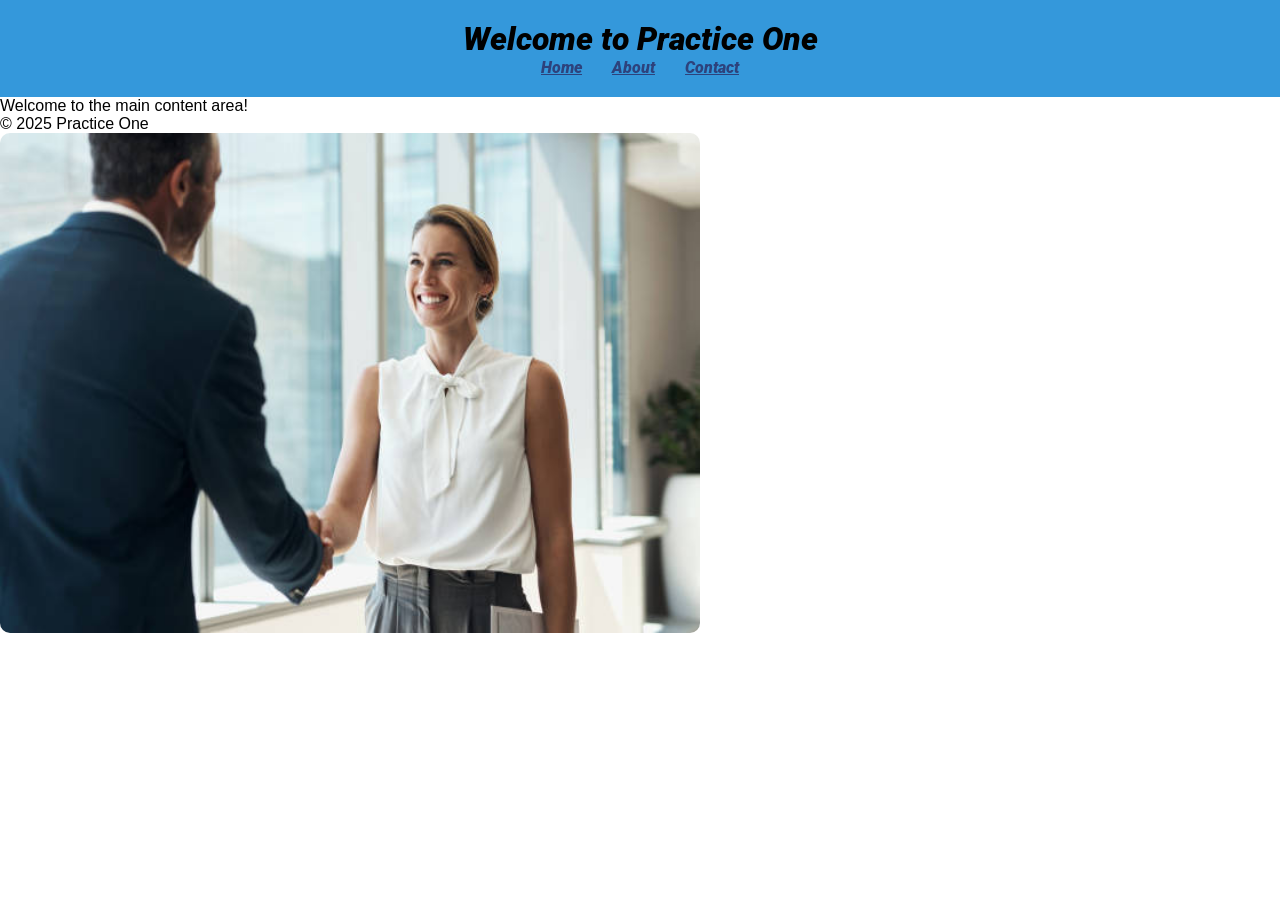
==== practice-one/src/pages/index.html @ 46b67573 "Relocate src folder to practice-one" ====
<!DOCTYPE html>
<html lang="en">

<head>
  <meta charset="UTF-8">
  <meta name="viewport" content="width=device-width, initial-scale=1.0">
  <title>Practice One</title>
  <link rel="stylesheet" href="../styles/main.css">
</head>

<body>
  <!-- HEADER COMPONENT -->
  <header class="header">
    <h1 class="header__title">Welcome to Practice One</h1>
    <nav class="header__nav">
      <ul class="header__nav-list">
        <li class="header__nav-item"><a href="#home" class="header__nav-link">Home</a></li>
        <li class="header__nav-item"><a href="#about" class="header__nav-link">About</a></li>
        <li class="header__nav-item"><a href="#contact" class="header__nav-link">Contact</a></li>
      </ul>
    </nav>
  </header>


  <!-- MAIN CONTENT -->
  <main>
    <p>Welcome to the main content area!</p>
  </main>

  <!-- FOOTER COMPONENT -->
  <footer class="footer">
    <p>&copy; 2025 Practice One</p>
  </footer>
</body>
<img src="../assets/images/gettyimages-1477040247-612x612.jpg" alt="Header Background" class="header__image">
</html>
---- practice-one/src/styles/main.css ----
/* Import base styles */
@import url('./bases/reset.css');

/* Import layout styles */
@import url('./layout/header.css');
@import url('./layout/footer.css');

/* Import component styles */
@import url('./components/buttons.css');
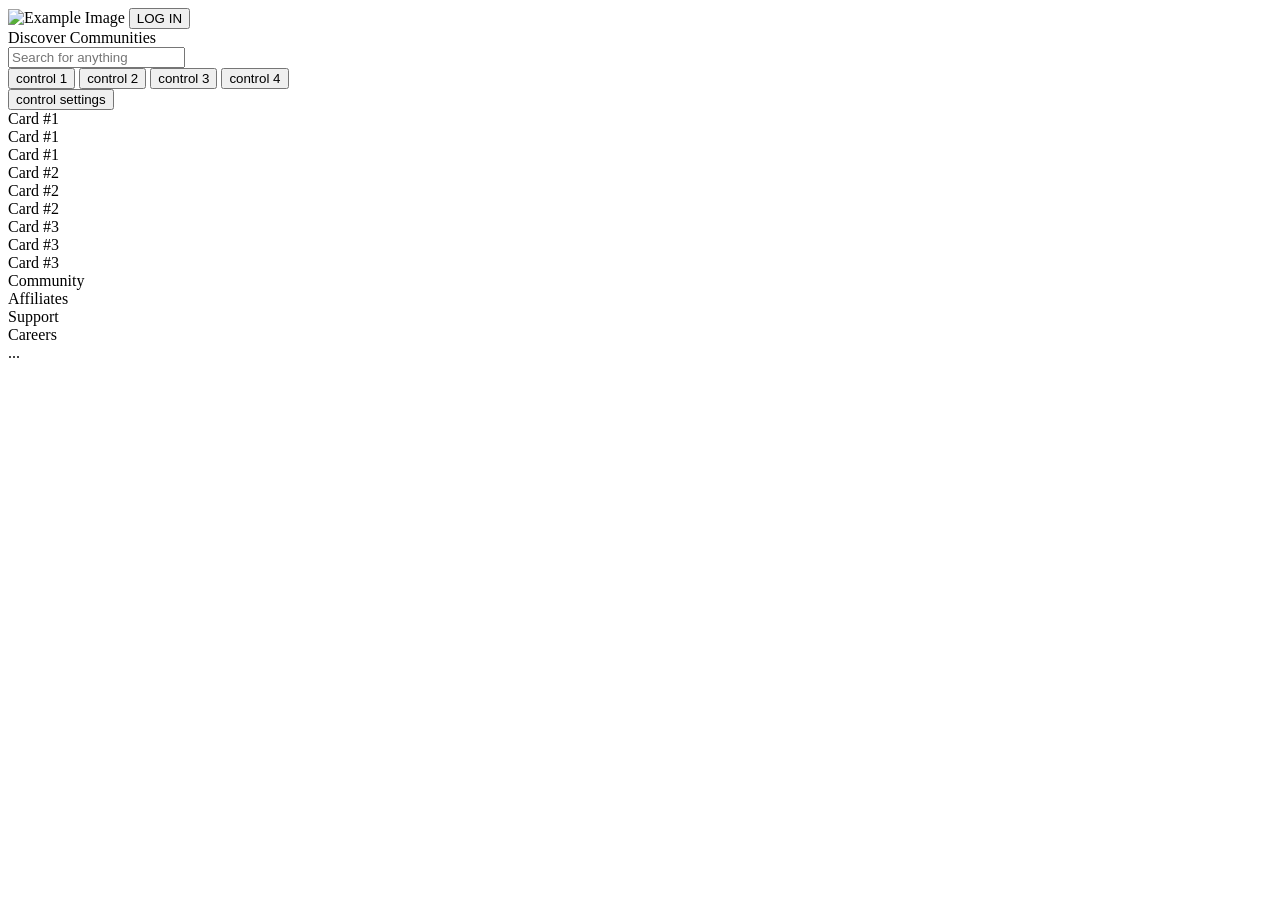
==== commit e9adb79e: "Update css variable and add web structure code" ====
--- a/practice-one/src/pages/index.html
+++ b/practice-one/src/pages/index.html
@@ -4,33 +4,65 @@
 <head>
   <meta charset="UTF-8">
   <meta name="viewport" content="width=device-width, initial-scale=1.0">
-  <title>Practice One</title>
+  <title>Document</title>
   <link rel="stylesheet" href="../styles/main.css">
+
 </head>
 
-<body>
-  <!-- HEADER COMPONENT -->
+<body class="fluid-container">
   <header class="header">
-    <h1 class="header__title">Welcome to Practice One</h1>
-    <nav class="header__nav">
-      <ul class="header__nav-list">
-        <li class="header__nav-item"><a href="#home" class="header__nav-link">Home</a></li>
-        <li class="header__nav-item"><a href="#about" class="header__nav-link">About</a></li>
-        <li class="header__nav-item"><a href="#contact" class="header__nav-link">Contact</a></li>
-      </ul>
-    </nav>
+    <div class="container header-content">
+      <img src="Skool logo.svg" alt="Example Image" class="control-image">
+      <button>LOG IN</button>
+    </div>
   </header>
 
-
-  <!-- MAIN CONTENT -->
-  <main>
-    <p>Welcome to the main content area!</p>
+  <main class="container">
+    <div class="banner">
+      Discover Communities
+    </div>
+    <div class="search-bar">
+      <input placeholder="Search for anything" type="search">
+    </div>
+    <div class="controls">
+      <div class="controls__buttons">
+        <button>control 1</button>
+        <button>control 2</button>
+        <button>control 3</button>
+        <button>control 4</button>
+      </div>
+      <div class="controls__settings">
+        <button>control settings</button>
+      </div>
+    </div>
+    <div class="card-wrapper">
+      <div class="card-row">
+        <div class="card">Card #1</div>
+        <div class="card">Card #1</div>
+        <div class="card">Card #1</div>
+      </div>
+      <div class="card-row">
+        <div class="card">Card #2</div>
+        <div class="card">Card #2</div>
+        <div class="card">Card #2</div>
+      </div>
+      <div class="card-row">
+        <div class="card">Card #3</div>
+        <div class="card">Card #3</div>
+        <div class="card">Card #3</div>
+      </div>
+    </div>
+    <footer class="footer">
+      <div class="footer-links">
+        <div class="footer-links__item">Community</div>
+        <div class="footer-links__item">Affiliates</div>
+        <div class="footer-links__item">Support</div>
+        <div class="footer-links__item">Careers</div>
+        <div class="footer-links__item">...</div>
+      </div>
+    </footer>
   </main>
 
-  <!-- FOOTER COMPONENT -->
-  <footer class="footer">
-    <p>&copy; 2025 Practice One</p>
-  </footer>
 </body>
-<img src="../assets/images/gettyimages-1477040247-612x612.jpg" alt="Header Background" class="header__image">
+
 </html>
--- a/practice-one/src/styles/main.css
+++ b/practice-one/src/styles/main.css
@@ -1,9 +1,5 @@
-/* Import base styles */
-@import url('./bases/reset.css');
-
-/* Import layout styles */
-@import url('./layout/header.css');
-@import url('./layout/footer.css');
-
-/* Import component styles */
-@import url('./components/buttons.css');
+@import url(../styles/abstracts/all.css);
+@import url(../styles/base/all.css);
+@import url(../styles/components/all.css);
+@import url(../styles/layouts/all.css);
+@import url(../styles/pages/all.css);
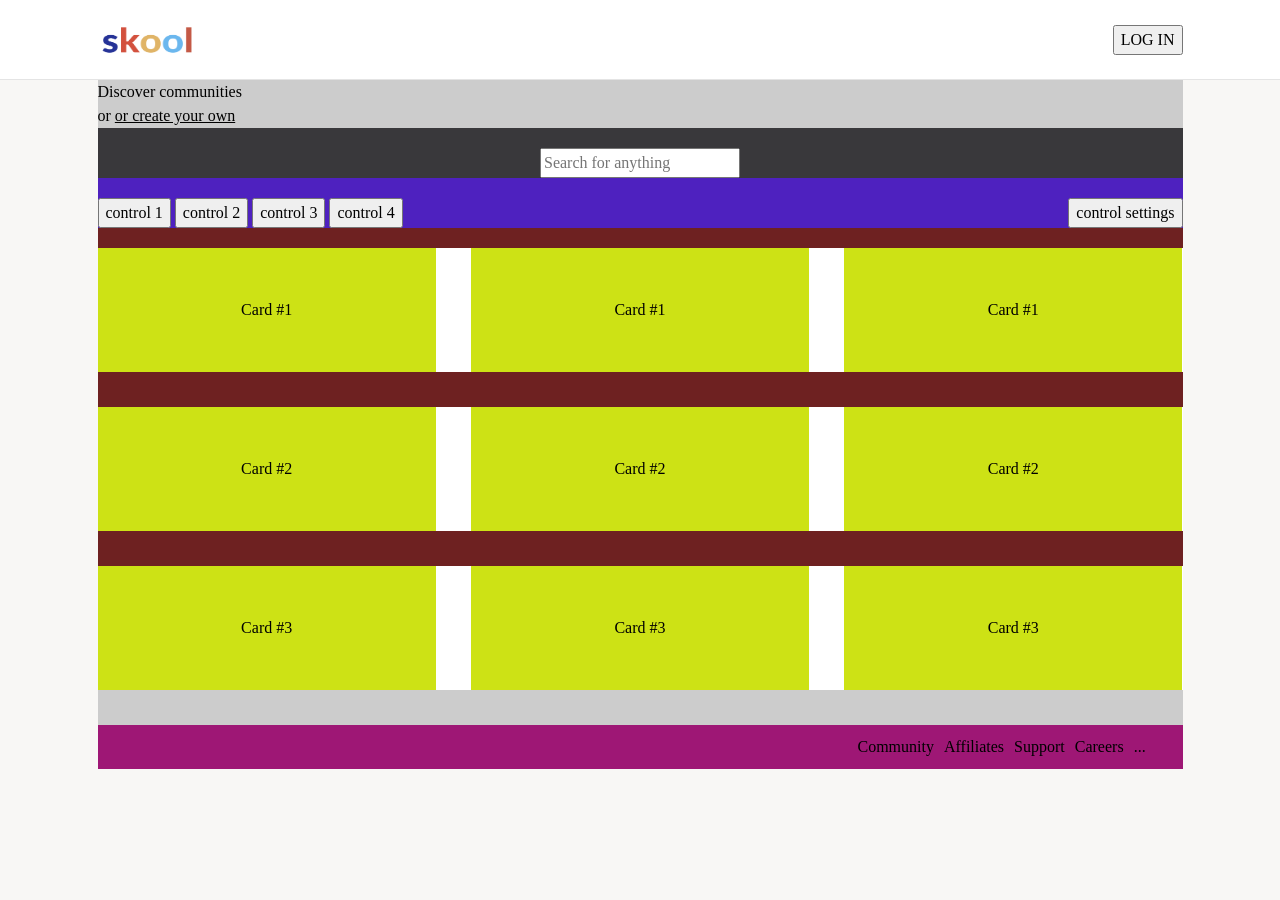
==== commit cb33798c: "Update index.html" ====
--- a/practice-one/src/pages/index.html
+++ b/practice-one/src/pages/index.html
@@ -12,15 +12,17 @@
 <body class="fluid-container">
   <header class="header">
     <div class="container header-content">
-      <img src="Skool logo.svg" alt="Example Image" class="control-image">
+      <img src="..\assets\images\skool_logo.png" alt="Example Image" class="control-image">
       <button>LOG IN</button>
     </div>
   </header>
 
   <main class="container">
-    <div class="banner">
-      Discover Communities
-    </div>
+    <h1 class="primary-heading">Discover communities</h1>
+    <h2 class="sub-heading">
+      or
+      <a href="#" class="link">or create your own</a>
+    </h2>
     <div class="search-bar">
       <input placeholder="Search for anything" type="search">
     </div>
--- a/practice-one/src/styles/main.css
+++ b/practice-one/src/styles/main.css
@@ -1,5 +1,5 @@
-@import url(../styles/abstracts/all.css);
-@import url(../styles/base/all.css);
+@import url(../styles/utils/all.css);
+@import url(../styles/bases/all.css);
 @import url(../styles/components/all.css);
-@import url(../styles/layouts/all.css);
+@import url(../styles/layout/all.css);
 @import url(../styles/pages/all.css);
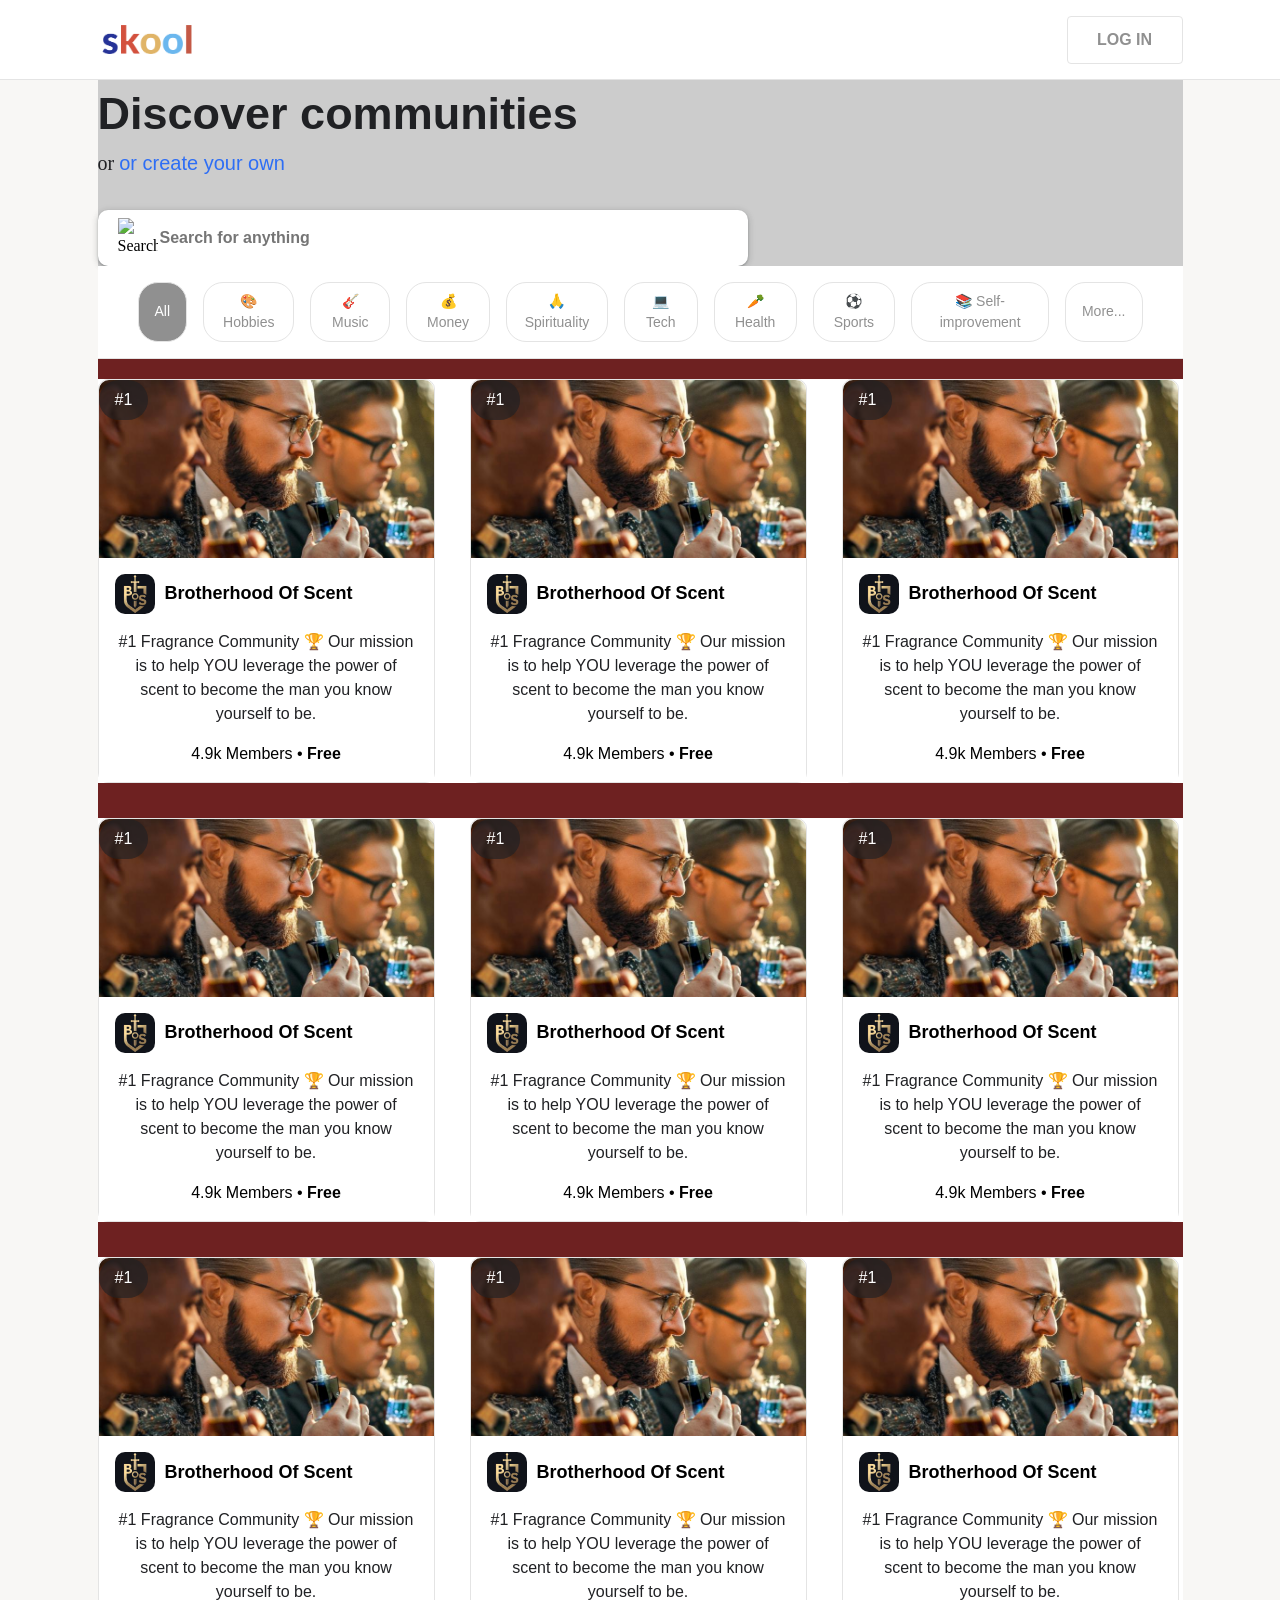
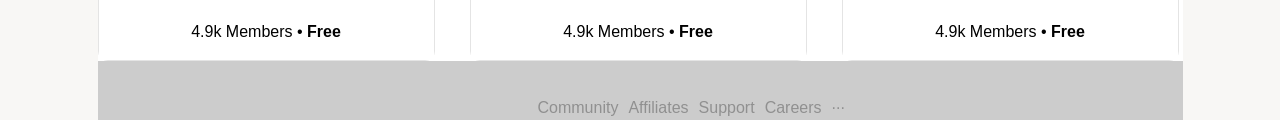
==== commit b02be4f2: "Update card-number component" ====
--- a/practice-one/src/pages/index.html
+++ b/practice-one/src/pages/index.html
@@ -12,59 +12,216 @@
 <body class="fluid-container">
   <header class="header">
     <div class="container header-content">
-      <img src="..\assets\images\skool_logo.png" alt="Example Image" class="control-image">
-      <button>LOG IN</button>
+      <img src="..\assets\images\skool_logo.png" alt="Brand Logo" class="logo">
+      <button class="secondary-button">LOG IN</button>
     </div>
   </header>
 
   <main class="container">
-    <h1 class="primary-heading">Discover communities</h1>
-    <h2 class="sub-heading">
+    <div class="primary-heading">Discover communities</div>
+    <div class="sub-heading">
       or
       <a href="#" class="link">or create your own</a>
-    </h2>
-    <div class="search-bar">
-      <input placeholder="Search for anything" type="search">
-    </div>
-    <div class="controls">
-      <div class="controls__buttons">
-        <button>control 1</button>
-        <button>control 2</button>
-        <button>control 3</button>
-        <button>control 4</button>
-      </div>
-      <div class="controls__settings">
-        <button>control settings</button>
-      </div>
-    </div>
+    </div>
+    <div class="search-input">
+      <div class="search-icon">
+        <img src="..\assets\images\search_icon.png" alt="Search Icon">
+        <input type="text" placeholder="Search for anything" class="search-input-bar">
+      </div>
+    </div>
+
+    <nav class="category-nav">
+      <div class="category-buttons">
+        <button class="category-btn active">All</button>
+        <button class="category-btn">🎨 Hobbies</button>
+        <button class="category-btn">🎸 Music</button>
+        <button class="category-btn">💰 Money</button>
+        <button class="category-btn">🙏 Spirituality</button>
+        <button class="category-btn">💻 Tech</button>
+        <button class="category-btn">🥕 Health</button>
+        <button class="category-btn">⚽ Sports</button>
+        <button class="category-btn">📚 Self-improvement</button>
+        <button class="category-btn">More...</button>
+      </div>
+    </nav>
+
     <div class="card-wrapper">
       <div class="card-row">
-        <div class="card">Card #1</div>
-        <div class="card">Card #1</div>
-        <div class="card">Card #1</div>
+        <div class="course-card">
+          <div class="card-number">#1</div>
+          <img src="..\assets\images\card-image-brotherhood-of-scent.jpg" alt="Course Image"
+            style="border-radius: 10px 10px 0 0;">
+          <div style="padding: 16px; background-color: #ffffff;">
+            <h3 class="card-title">
+              <img src="..\assets\images\card-logo-brotherhood-of-scent.jpg" alt="Course Image" class="card-logo">
+              Brotherhood Of Scent
+            </h3>
+            <p class="card-content">#1 Fragrance Community 🏆
+              Our mission is to help YOU leverage the power of scent to become the man you know yourself to be.</p>
+            <div style="padding-top: 16px; font-family: Roboto, Helvetica, Arial, sans-serif;">
+              <span>4.9k Members •</span>
+              <bold style="font-weight: 600;"> Free</bold>
+            </div>
+          </div>
+        </div>
+
+        <div class="course-card">
+          <div class="card-number">#1</div>
+          <img src="..\assets\images\card-image-brotherhood-of-scent.jpg" alt="Course Image"
+            style="border-radius: 10px 10px 0 0;">
+          <div style="padding: 16px; background-color: #ffffff;">
+            <h3 class="card-title">
+              <img src="..\assets\images\card-logo-brotherhood-of-scent.jpg" alt="Course Image" class="card-logo">
+              Brotherhood Of Scent
+            </h3>
+            <p class="card-content">#1 Fragrance Community 🏆
+              Our mission is to help YOU leverage the power of scent to become the man you know yourself to be.</p>
+            <div style="padding-top: 16px; font-family: Roboto, Helvetica, Arial, sans-serif;">
+              <span>4.9k Members •</span>
+              <bold style="font-weight: 600;"> Free</bold>
+            </div>
+          </div>
+        </div>
+
+        <div class="course-card">
+          <div class="card-number">#1</div>
+          <img src="..\assets\images\card-image-brotherhood-of-scent.jpg" alt="Course Image"
+            style="border-radius: 10px 10px 0 0;">
+          <div style="padding: 16px; background-color: #ffffff;">
+            <h3 class="card-title">
+              <img src="..\assets\images\card-logo-brotherhood-of-scent.jpg" alt="Course Image" class="card-logo">
+              Brotherhood Of Scent
+            </h3>
+            <p class="card-content">#1 Fragrance Community 🏆
+              Our mission is to help YOU leverage the power of scent to become the man you know yourself to be.</p>
+            <div style="padding-top: 16px; font-family: Roboto, Helvetica, Arial, sans-serif;">
+              <span>4.9k Members •</span>
+              <bold style="font-weight: 600;"> Free</bold>
+            </div>
+          </div>
+        </div>
       </div>
       <div class="card-row">
-        <div class="card">Card #2</div>
-        <div class="card">Card #2</div>
-        <div class="card">Card #2</div>
+        <div class="course-card">
+          <div class="card-number">#1</div>
+          <img src="..\assets\images\card-image-brotherhood-of-scent.jpg" alt="Course Image"
+            style="border-radius: 10px 10px 0 0;">
+          <div style="padding: 16px; background-color: #ffffff;">
+            <h3 class="card-title">
+              <img src="..\assets\images\card-logo-brotherhood-of-scent.jpg" alt="Course Image" class="card-logo">
+              Brotherhood Of Scent
+            </h3>
+            <p class="card-content">#1 Fragrance Community 🏆
+              Our mission is to help YOU leverage the power of scent to become the man you know yourself to be.</p>
+            <div style="padding-top: 16px; font-family: Roboto, Helvetica, Arial, sans-serif;">
+              <span>4.9k Members •</span>
+              <bold style="font-weight: 600;"> Free</bold>
+            </div>
+          </div>
+        </div>
+
+        <div class="course-card">
+          <div class="card-number">#1</div>
+          <img src="..\assets\images\card-image-brotherhood-of-scent.jpg" alt="Course Image"
+            style="border-radius: 10px 10px 0 0;">
+          <div style="padding: 16px; background-color: #ffffff;">
+            <h3 class="card-title">
+              <img src="..\assets\images\card-logo-brotherhood-of-scent.jpg" alt="Course Image" class="card-logo">
+              Brotherhood Of Scent
+            </h3>
+            <p class="card-content">#1 Fragrance Community 🏆
+              Our mission is to help YOU leverage the power of scent to become the man you know yourself to be.</p>
+            <div style="padding-top: 16px; font-family: Roboto, Helvetica, Arial, sans-serif;">
+              <span>4.9k Members •</span>
+              <bold style="font-weight: 600;"> Free</bold>
+            </div>
+          </div>
+        </div>
+
+        <div class="course-card">
+          <div class="card-number">#1</div>
+          <img src="..\assets\images\card-image-brotherhood-of-scent.jpg" alt="Course Image"
+            style="border-radius: 10px 10px 0 0;">
+          <div style="padding: 16px; background-color: #ffffff;">
+            <h3 class="card-title">
+              <img src="..\assets\images\card-logo-brotherhood-of-scent.jpg" alt="Course Image" class="card-logo">
+              Brotherhood Of Scent
+            </h3>
+            <p class="card-content">#1 Fragrance Community 🏆
+              Our mission is to help YOU leverage the power of scent to become the man you know yourself to be.</p>
+            <div style="padding-top: 16px; font-family: Roboto, Helvetica, Arial, sans-serif;">
+              <span>4.9k Members •</span>
+              <bold style="font-weight: 600;"> Free</bold>
+            </div>
+          </div>
+        </div>
       </div>
       <div class="card-row">
-        <div class="card">Card #3</div>
-        <div class="card">Card #3</div>
-        <div class="card">Card #3</div>
-      </div>
-    </div>
-    <footer class="footer">
-      <div class="footer-links">
-        <div class="footer-links__item">Community</div>
-        <div class="footer-links__item">Affiliates</div>
-        <div class="footer-links__item">Support</div>
-        <div class="footer-links__item">Careers</div>
-        <div class="footer-links__item">...</div>
-      </div>
+        <div class="course-card">
+          <div class="card-number">#1</div>
+          <img src="..\assets\images\card-image-brotherhood-of-scent.jpg" alt="Course Image"
+            style="border-radius: 10px 10px 0 0;">
+          <div style="padding: 16px; background-color: #ffffff;">
+            <h3 class="card-title">
+              <img src="..\assets\images\card-logo-brotherhood-of-scent.jpg" alt="Course Image" class="card-logo">
+              Brotherhood Of Scent
+            </h3>
+            <p class="card-content">#1 Fragrance Community 🏆
+              Our mission is to help YOU leverage the power of scent to become the man you know yourself to be.</p>
+            <div style="padding-top: 16px; font-family: Roboto, Helvetica, Arial, sans-serif;">
+              <span>4.9k Members •</span>
+              <bold style="font-weight: 600;"> Free</bold>
+            </div>
+          </div>
+        </div>
+
+        <div class="course-card">
+          <div class="card-number">#1</div>
+          <img src="..\assets\images\card-image-brotherhood-of-scent.jpg" alt="Course Image"
+            style="border-radius: 10px 10px 0 0;">
+          <div style="padding: 16px; background-color: #ffffff;">
+            <h3 class="card-title">
+              <img src="..\assets\images\card-logo-brotherhood-of-scent.jpg" alt="Course Image" class="card-logo">
+              Brotherhood Of Scent
+            </h3>
+            <p class="card-content">#1 Fragrance Community 🏆
+              Our mission is to help YOU leverage the power of scent to become the man you know yourself to be.</p>
+            <div style="padding-top: 16px; font-family: Roboto, Helvetica, Arial, sans-serif;">
+              <span>4.9k Members •</span>
+              <bold style="font-weight: 600;"> Free</bold>
+            </div>
+          </div>
+        </div>
+
+        <div class="course-card">
+          <div class="card-number">#1</div>
+          <img src="..\assets\images\card-image-brotherhood-of-scent.jpg" alt="Course Image"
+            style="border-radius: 10px 10px 0 0;">
+          <div style="padding: 16px; background-color: #ffffff;">
+            <h3 class="card-title">
+              <img src="..\assets\images\card-logo-brotherhood-of-scent.jpg" alt="Course Image" class="card-logo">
+              Brotherhood Of Scent
+            </h3>
+            <p class="card-content">#1 Fragrance Community 🏆
+              Our mission is to help YOU leverage the power of scent to become the man you know yourself to be.</p>
+            <div style="padding-top: 16px; font-family: Roboto, Helvetica, Arial, sans-serif;">
+              <span>4.9k Members •</span>
+              <bold style="font-weight: 600;"> Free</bold>
+            </div>
+          </div>
+        </div>
+      </div>
+    </div>
+
+    <footer class="footer-links">
+      <a href="#" class="footer-link">Community</a>
+      <a href="#" class="footer-link">Affiliates</a>
+      <a href="#" class="footer-link">Support</a>
+      <a href="#" class="footer-link">Careers</a>
+      <a href="#" class="footer-link">···</a>
     </footer>
   </main>
 
 </body>
 
-</html>
+</html>
--- a/practice-one/src/styles/main.css
+++ b/practice-one/src/styles/main.css
@@ -1,5 +1,5 @@
 @import url(../styles/utils/all.css);
 @import url(../styles/bases/all.css);
 @import url(../styles/components/all.css);
-@import url(../styles/layout/all.css);
+@import url(../styles/layouts/all.css);
 @import url(../styles/pages/all.css);
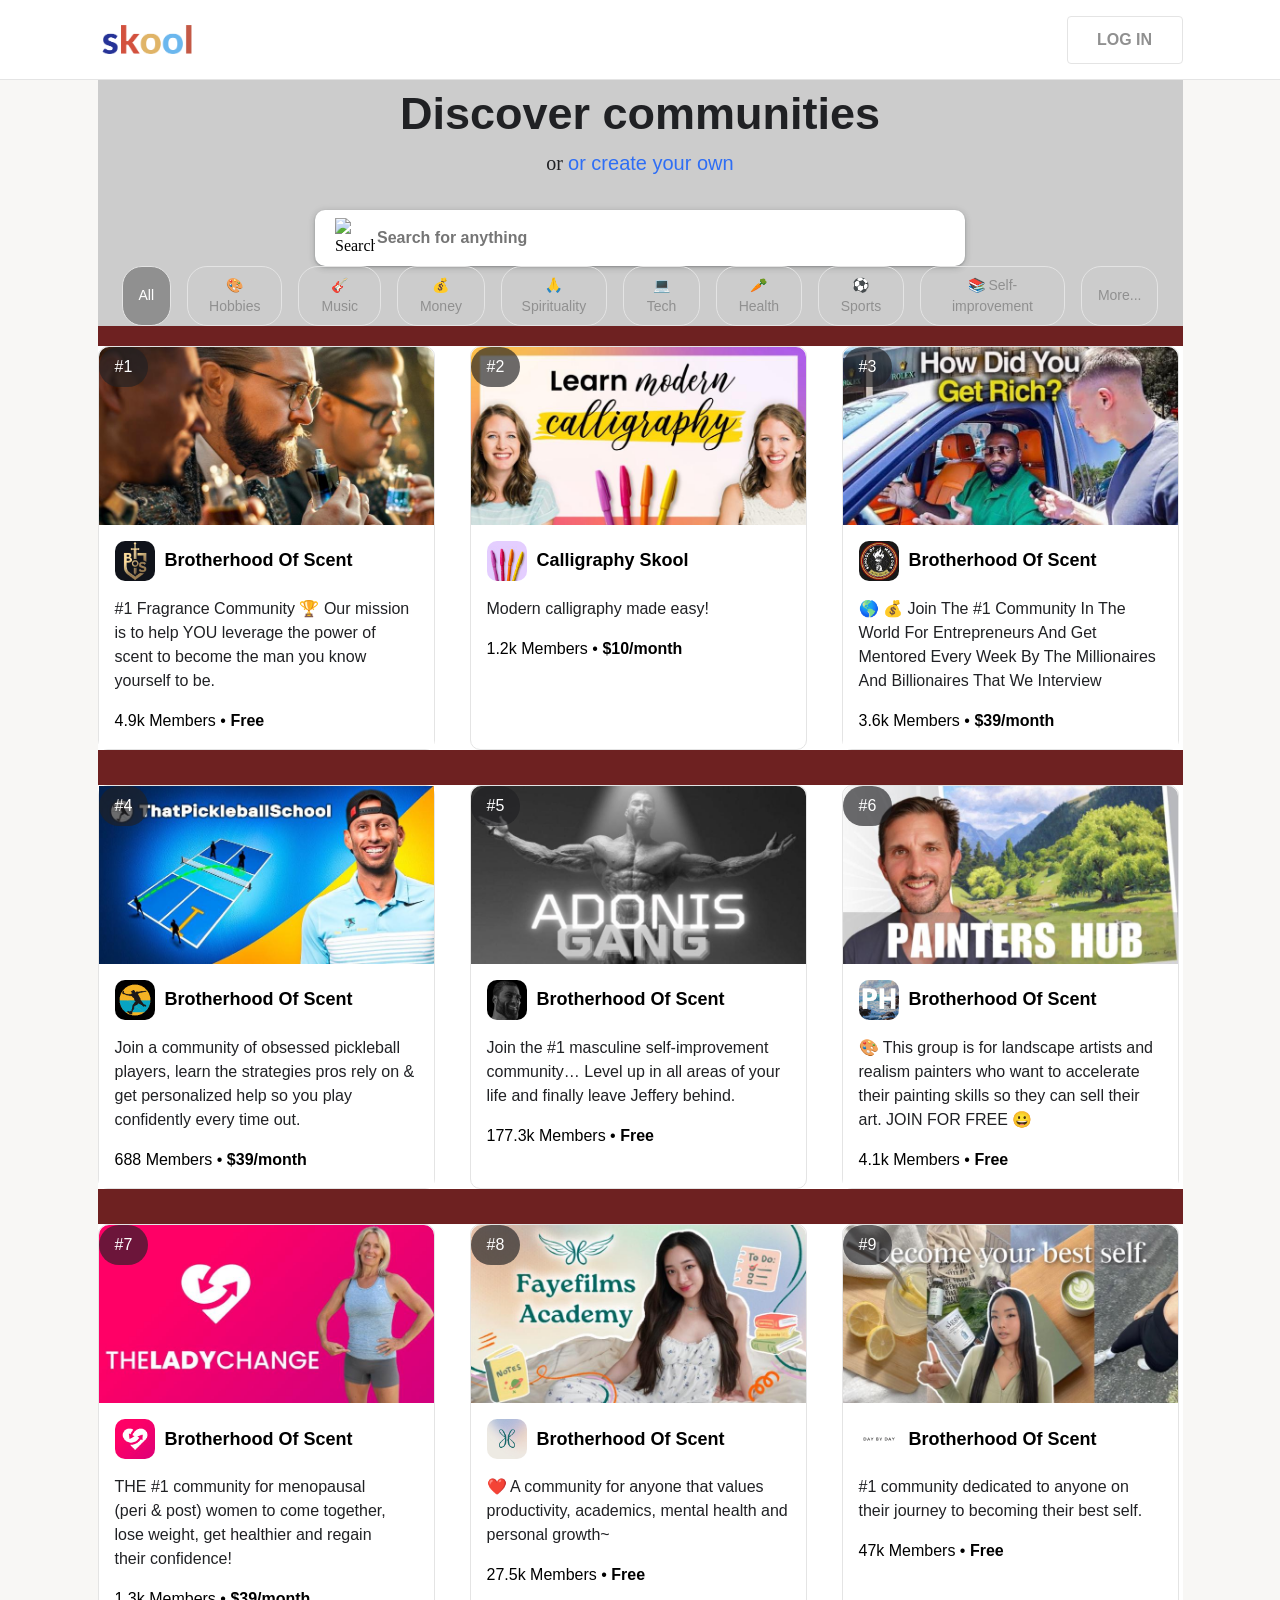
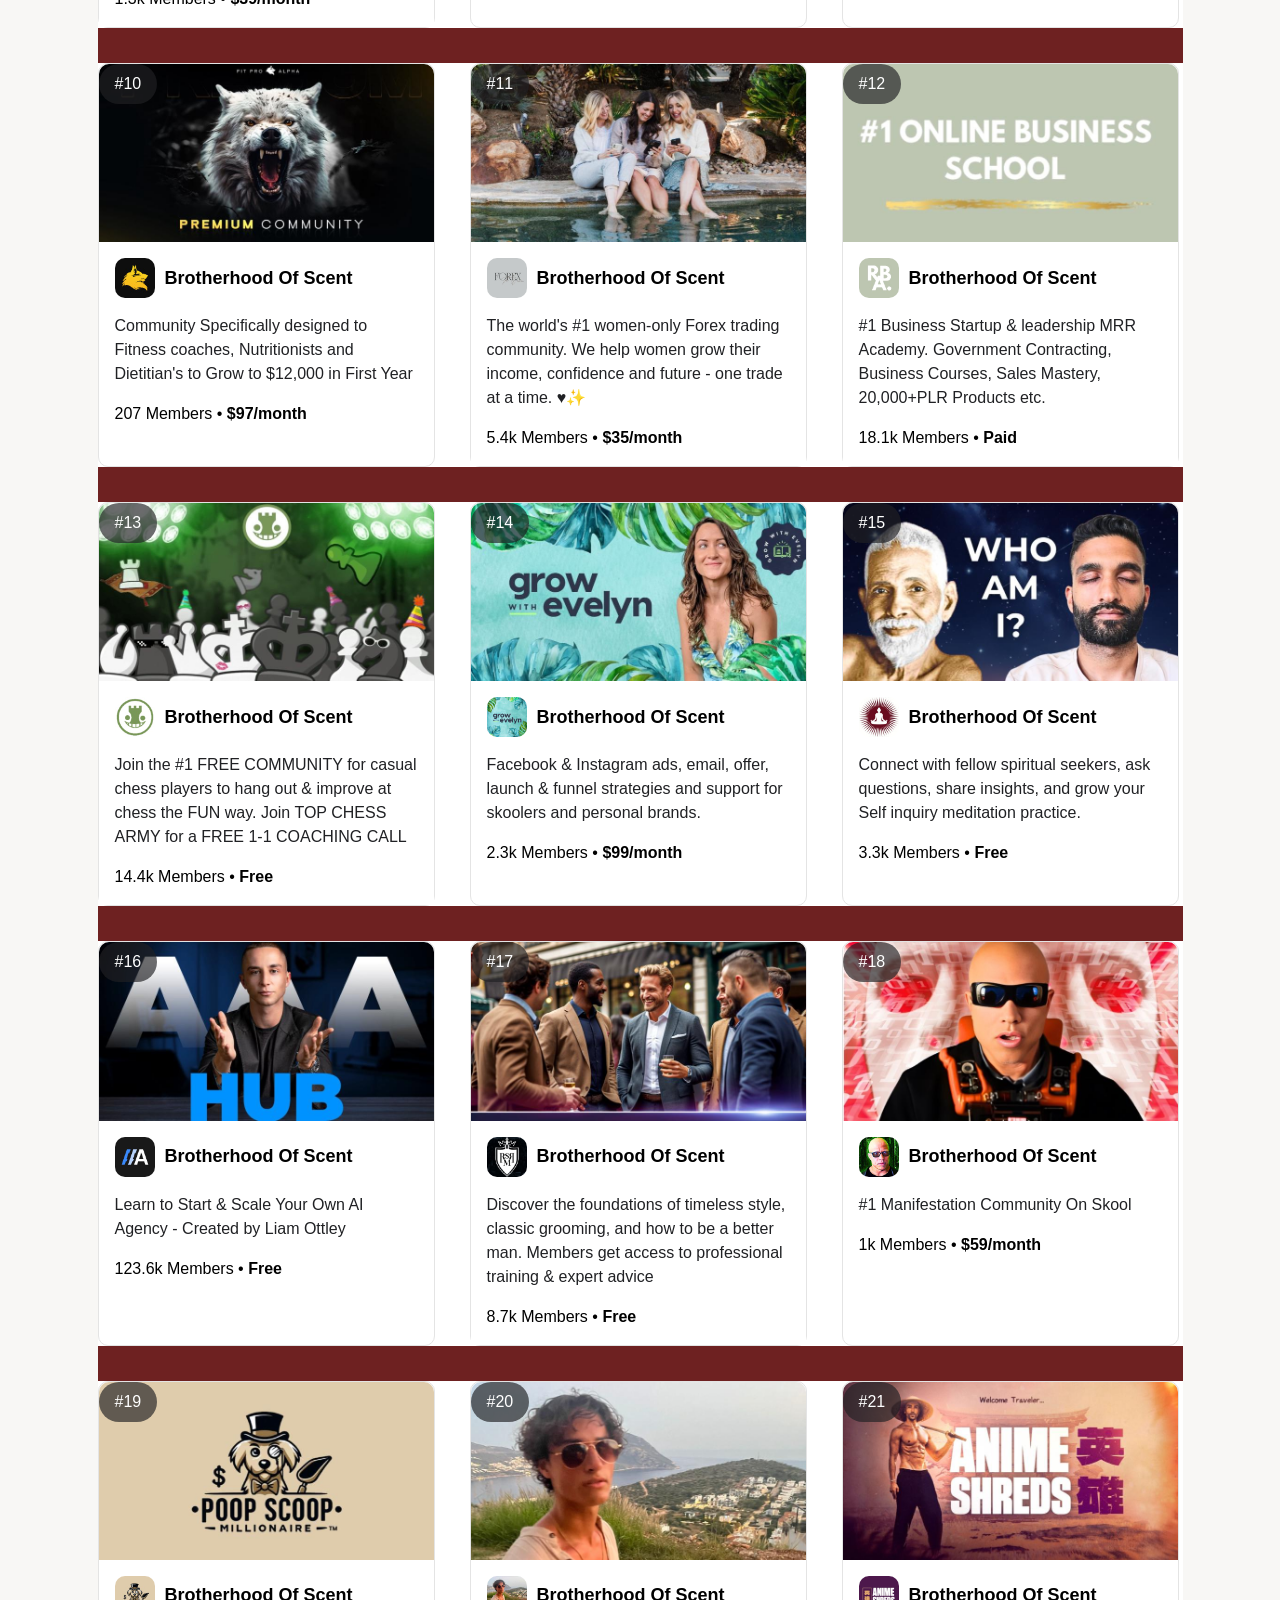
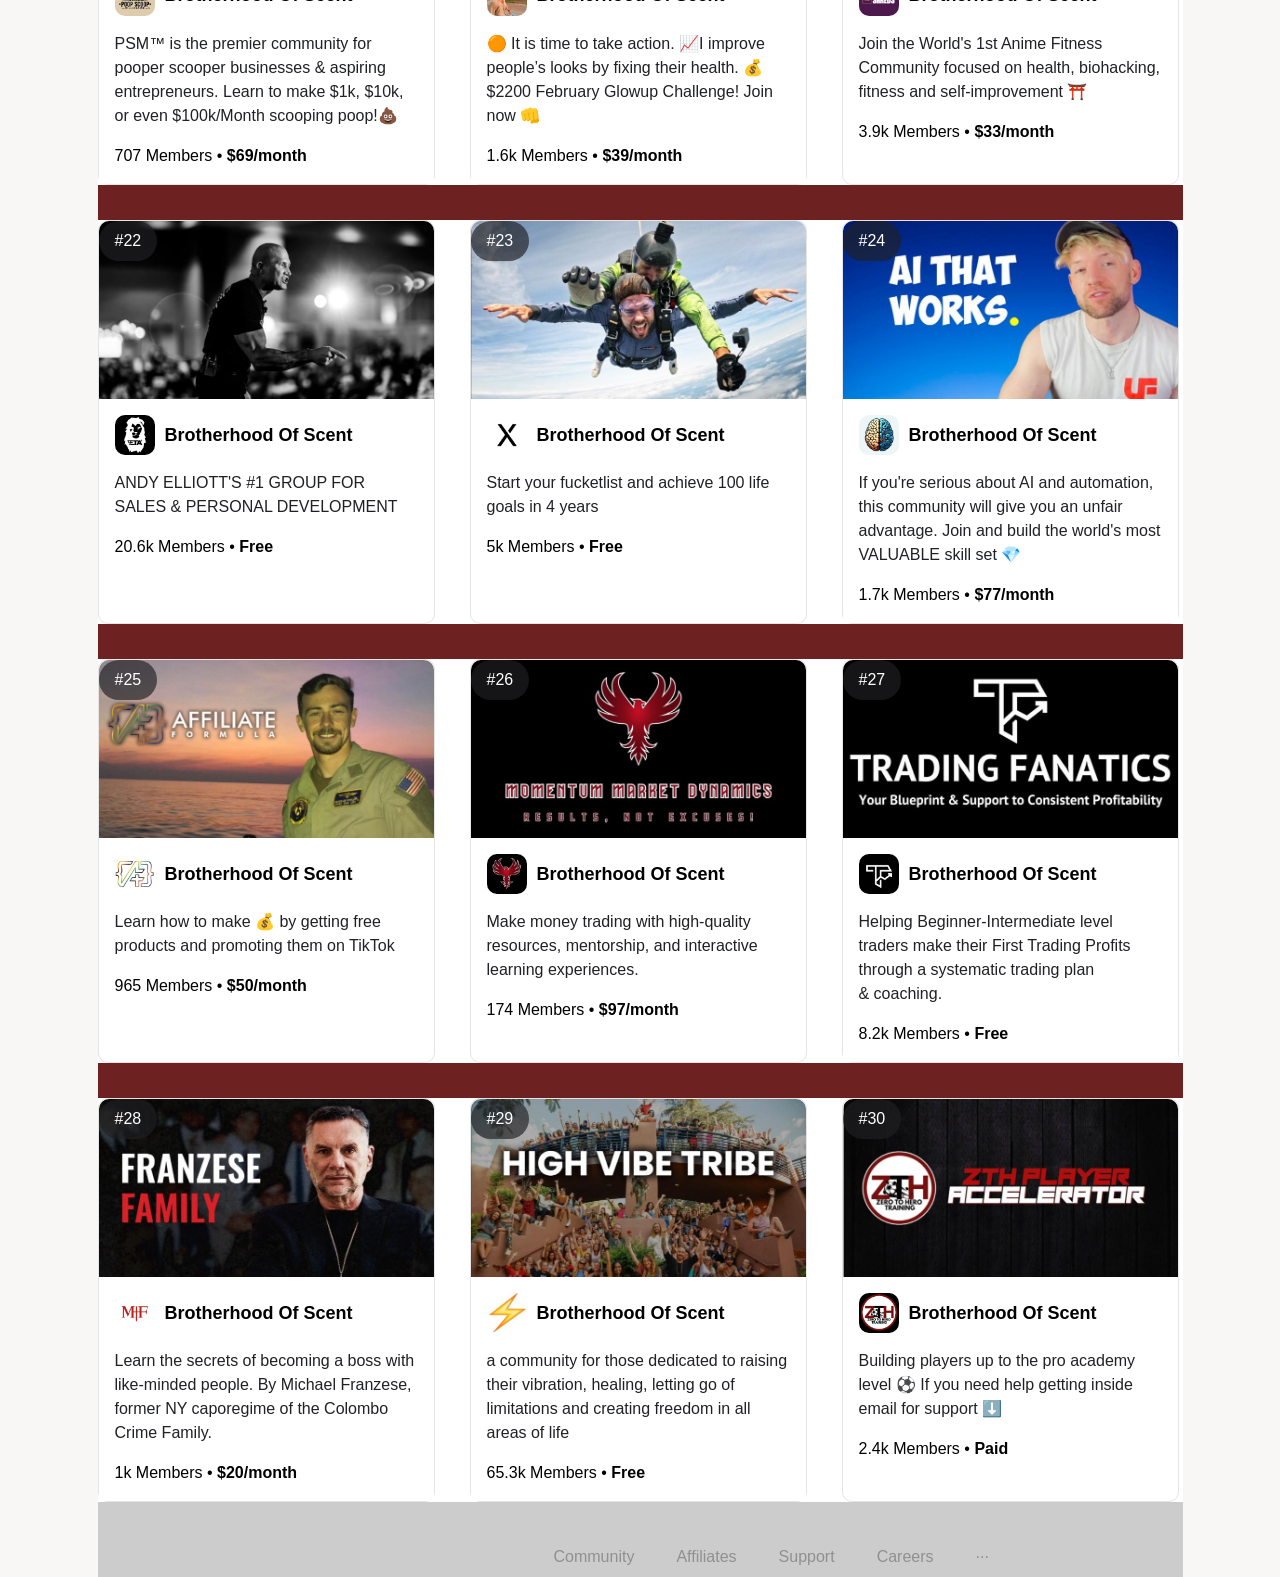
==== commit b96fc6e2: "Update html web structure" ====
--- a/practice-one/src/pages/index.html
+++ b/practice-one/src/pages/index.html
@@ -30,20 +30,18 @@
       </div>
     </div>
 
-    <nav class="category-nav">
-      <div class="category-buttons">
-        <button class="category-btn active">All</button>
-        <button class="category-btn">🎨 Hobbies</button>
-        <button class="category-btn">🎸 Music</button>
-        <button class="category-btn">💰 Money</button>
-        <button class="category-btn">🙏 Spirituality</button>
-        <button class="category-btn">💻 Tech</button>
-        <button class="category-btn">🥕 Health</button>
-        <button class="category-btn">⚽ Sports</button>
-        <button class="category-btn">📚 Self-improvement</button>
-        <button class="category-btn">More...</button>
-      </div>
-    </nav>
+    <div class="category-buttons">
+      <button class="category-btn active">All</button>
+      <button class="category-btn">🎨 Hobbies</button>
+      <button class="category-btn">🎸 Music</button>
+      <button class="category-btn">💰 Money</button>
+      <button class="category-btn">🙏 Spirituality</button>
+      <button class="category-btn">💻 Tech</button>
+      <button class="category-btn">🥕 Health</button>
+      <button class="category-btn">⚽ Sports</button>
+      <button class="category-btn">📚 Self-improvement</button>
+      <button class="category-btn">More...</button>
+    </div>
 
     <div class="card-wrapper">
       <div class="card-row">
@@ -66,147 +64,510 @@
         </div>
 
         <div class="course-card">
-          <div class="card-number">#1</div>
-          <img src="..\assets\images\card-image-brotherhood-of-scent.jpg" alt="Course Image"
-            style="border-radius: 10px 10px 0 0;">
-          <div style="padding: 16px; background-color: #ffffff;">
-            <h3 class="card-title">
-              <img src="..\assets\images\card-logo-brotherhood-of-scent.jpg" alt="Course Image" class="card-logo">
-              Brotherhood Of Scent
-            </h3>
-            <p class="card-content">#1 Fragrance Community 🏆
-              Our mission is to help YOU leverage the power of scent to become the man you know yourself to be.</p>
-            <div style="padding-top: 16px; font-family: Roboto, Helvetica, Arial, sans-serif;">
-              <span>4.9k Members •</span>
-              <bold style="font-weight: 600;"> Free</bold>
-            </div>
-          </div>
-        </div>
-
-        <div class="course-card">
-          <div class="card-number">#1</div>
-          <img src="..\assets\images\card-image-brotherhood-of-scent.jpg" alt="Course Image"
-            style="border-radius: 10px 10px 0 0;">
-          <div style="padding: 16px; background-color: #ffffff;">
-            <h3 class="card-title">
-              <img src="..\assets\images\card-logo-brotherhood-of-scent.jpg" alt="Course Image" class="card-logo">
-              Brotherhood Of Scent
-            </h3>
-            <p class="card-content">#1 Fragrance Community 🏆
-              Our mission is to help YOU leverage the power of scent to become the man you know yourself to be.</p>
-            <div style="padding-top: 16px; font-family: Roboto, Helvetica, Arial, sans-serif;">
-              <span>4.9k Members •</span>
-              <bold style="font-weight: 600;"> Free</bold>
-            </div>
-          </div>
-        </div>
-      </div>
-      <div class="card-row">
-        <div class="course-card">
-          <div class="card-number">#1</div>
-          <img src="..\assets\images\card-image-brotherhood-of-scent.jpg" alt="Course Image"
-            style="border-radius: 10px 10px 0 0;">
-          <div style="padding: 16px; background-color: #ffffff;">
-            <h3 class="card-title">
-              <img src="..\assets\images\card-logo-brotherhood-of-scent.jpg" alt="Course Image" class="card-logo">
-              Brotherhood Of Scent
-            </h3>
-            <p class="card-content">#1 Fragrance Community 🏆
-              Our mission is to help YOU leverage the power of scent to become the man you know yourself to be.</p>
-            <div style="padding-top: 16px; font-family: Roboto, Helvetica, Arial, sans-serif;">
-              <span>4.9k Members •</span>
-              <bold style="font-weight: 600;"> Free</bold>
-            </div>
-          </div>
-        </div>
-
-        <div class="course-card">
-          <div class="card-number">#1</div>
-          <img src="..\assets\images\card-image-brotherhood-of-scent.jpg" alt="Course Image"
-            style="border-radius: 10px 10px 0 0;">
-          <div style="padding: 16px; background-color: #ffffff;">
-            <h3 class="card-title">
-              <img src="..\assets\images\card-logo-brotherhood-of-scent.jpg" alt="Course Image" class="card-logo">
-              Brotherhood Of Scent
-            </h3>
-            <p class="card-content">#1 Fragrance Community 🏆
-              Our mission is to help YOU leverage the power of scent to become the man you know yourself to be.</p>
-            <div style="padding-top: 16px; font-family: Roboto, Helvetica, Arial, sans-serif;">
-              <span>4.9k Members •</span>
-              <bold style="font-weight: 600;"> Free</bold>
-            </div>
-          </div>
-        </div>
-
-        <div class="course-card">
-          <div class="card-number">#1</div>
-          <img src="..\assets\images\card-image-brotherhood-of-scent.jpg" alt="Course Image"
-            style="border-radius: 10px 10px 0 0;">
-          <div style="padding: 16px; background-color: #ffffff;">
-            <h3 class="card-title">
-              <img src="..\assets\images\card-logo-brotherhood-of-scent.jpg" alt="Course Image" class="card-logo">
-              Brotherhood Of Scent
-            </h3>
-            <p class="card-content">#1 Fragrance Community 🏆
-              Our mission is to help YOU leverage the power of scent to become the man you know yourself to be.</p>
-            <div style="padding-top: 16px; font-family: Roboto, Helvetica, Arial, sans-serif;">
-              <span>4.9k Members •</span>
-              <bold style="font-weight: 600;"> Free</bold>
-            </div>
-          </div>
-        </div>
-      </div>
-      <div class="card-row">
-        <div class="course-card">
-          <div class="card-number">#1</div>
-          <img src="..\assets\images\card-image-brotherhood-of-scent.jpg" alt="Course Image"
-            style="border-radius: 10px 10px 0 0;">
-          <div style="padding: 16px; background-color: #ffffff;">
-            <h3 class="card-title">
-              <img src="..\assets\images\card-logo-brotherhood-of-scent.jpg" alt="Course Image" class="card-logo">
-              Brotherhood Of Scent
-            </h3>
-            <p class="card-content">#1 Fragrance Community 🏆
-              Our mission is to help YOU leverage the power of scent to become the man you know yourself to be.</p>
-            <div style="padding-top: 16px; font-family: Roboto, Helvetica, Arial, sans-serif;">
-              <span>4.9k Members •</span>
-              <bold style="font-weight: 600;"> Free</bold>
-            </div>
-          </div>
-        </div>
-
-        <div class="course-card">
-          <div class="card-number">#1</div>
-          <img src="..\assets\images\card-image-brotherhood-of-scent.jpg" alt="Course Image"
-            style="border-radius: 10px 10px 0 0;">
-          <div style="padding: 16px; background-color: #ffffff;">
-            <h3 class="card-title">
-              <img src="..\assets\images\card-logo-brotherhood-of-scent.jpg" alt="Course Image" class="card-logo">
-              Brotherhood Of Scent
-            </h3>
-            <p class="card-content">#1 Fragrance Community 🏆
-              Our mission is to help YOU leverage the power of scent to become the man you know yourself to be.</p>
-            <div style="padding-top: 16px; font-family: Roboto, Helvetica, Arial, sans-serif;">
-              <span>4.9k Members •</span>
-              <bold style="font-weight: 600;"> Free</bold>
-            </div>
-          </div>
-        </div>
-
-        <div class="course-card">
-          <div class="card-number">#1</div>
-          <img src="..\assets\images\card-image-brotherhood-of-scent.jpg" alt="Course Image"
-            style="border-radius: 10px 10px 0 0;">
-          <div style="padding: 16px; background-color: #ffffff;">
-            <h3 class="card-title">
-              <img src="..\assets\images\card-logo-brotherhood-of-scent.jpg" alt="Course Image" class="card-logo">
-              Brotherhood Of Scent
-            </h3>
-            <p class="card-content">#1 Fragrance Community 🏆
-              Our mission is to help YOU leverage the power of scent to become the man you know yourself to be.</p>
-            <div style="padding-top: 16px; font-family: Roboto, Helvetica, Arial, sans-serif;">
-              <span>4.9k Members •</span>
-              <bold style="font-weight: 600;"> Free</bold>
+          <div class="card-number">#2</div>
+          <img src="..\assets\images\card-image-calligraphy.jpg" alt="Course Image"
+            style="border-radius: 10px 10px 0 0;">
+          <div style="padding: 16px; background-color: #ffffff;">
+            <h3 class="card-title">
+              <img src="..\assets\images\card-logo-calligraphy.jpeg" alt="Course Image" class="card-logo">
+              Calligraphy Skool
+            </h3>
+            <p class="card-content">Modern calligraphy made easy!</p>
+            <div style="padding-top: 16px; font-family: Roboto, Helvetica, Arial, sans-serif;">
+              <span>1.2k Members •</span>
+              <bold style="font-weight: 600;"> $10/month</bold>
+            </div>
+          </div>
+        </div>
+
+        <div class="course-card">
+          <div class="card-number">#3</div>
+          <img src="..\assets\images\card-image-school-of-mentor.jpg" alt="Course Image"
+            style="border-radius: 10px 10px 0 0;">
+          <div style="padding: 16px; background-color: #ffffff;">
+            <h3 class="card-title">
+              <img src="..\assets\images\card-logo-school-of-mentor.jpeg" alt="Course Image" class="card-logo">
+              Brotherhood Of Scent
+            </h3>
+            <p class="card-content">🌎 💰 Join The #1 Community In The World For Entrepreneurs And Get Mentored Every Week By The Millionaires And Billionaires That We Interview</p>
+            <div style="padding-top: 16px; font-family: Roboto, Helvetica, Arial, sans-serif;">
+              <span>3.6k Members •</span>
+              <bold style="font-weight: 600;"> $39/month</bold>
+            </div>
+          </div>
+        </div>
+      </div>
+      <div class="card-row">
+        <div class="course-card">
+          <div class="card-number">#4</div>
+          <img src="..\assets\images\card-image-pickleball-school.jpg" alt="Course Image">
+          <div style="padding: 16px; background-color: #ffffff;">
+            <h3 class="card-title">
+              <img src="..\assets\images\card-logo-pickleball-school.jpeg" alt="Course Image" class="card-logo">
+              Brotherhood Of Scent
+            </h3>
+            <p class="card-content">Join a community of obsessed pickleball players, learn the strategies pros rely on & get personalized help so you play confidently every time out.
+            </p>
+            <div style="padding-top: 16px; font-family: Roboto, Helvetica, Arial, sans-serif;">
+              <span>688 Members •</span>
+              <bold style="font-weight: 600;"> $39/month</bold>
+            </div>
+          </div>
+        </div>
+
+        <div class="course-card">
+          <div class="card-number">#5</div>
+          <img src="..\assets\images\card-image-adonis-gang.jpg" alt="Course Image"
+            style="border-radius: 10px 10px 0 0;">
+          <div style="padding: 16px; background-color: #ffffff;">
+            <h3 class="card-title">
+              <img src="..\assets\images\card-logo-adonis-gang.jpeg" alt="Course Image" class="card-logo">
+              Brotherhood Of Scent
+            </h3>
+            <p class="card-content">Join the #1 masculine self-improvement community…
+              Level up in all areas of your life and finally leave Jeffery behind.</p>
+            <div style="padding-top: 16px; font-family: Roboto, Helvetica, Arial, sans-serif;">
+              <span>177.3k Members •</span>
+              <bold style="font-weight: 600;"> Free</bold>
+            </div>
+          </div>
+        </div>
+
+        <div class="course-card">
+          <div class="card-number">#6</div>
+          <img src="..\assets\images\card-image-painters-hub.jpg" alt="Course Image"
+            style="border-radius: 10px 10px 0 0;">
+          <div style="padding: 16px; background-color: #ffffff;">
+            <h3 class="card-title">
+              <img src="..\assets\images\card-logo-painters-hub.jpeg" alt="Course Image" class="card-logo">
+              Brotherhood Of Scent
+            </h3>
+            <p class="card-content">🎨 This group is for landscape artists and realism painters who want to accelerate their painting skills so they can sell their art. JOIN FOR FREE 😀</p>
+            <div style="padding-top: 16px; font-family: Roboto, Helvetica, Arial, sans-serif;">
+              <span>4.1k Members •</span>
+              <bold style="font-weight: 600;"> Free</bold>
+            </div>
+          </div>
+        </div>
+      </div>
+      <div class="card-row">
+        <div class="course-card">
+          <div class="card-number">#7</div>
+          <img src="..\assets\images\card-image-lady-change.jpg" alt="Course Image"
+            style="border-radius: 10px 10px 0 0;">
+          <div style="padding: 16px; background-color: #ffffff;">
+            <h3 class="card-title">
+              <img src="..\assets\images\card-logo-lady-change.jpeg" alt="Course Image" class="card-logo">
+              Brotherhood Of Scent
+            </h3>
+            <p class="card-content">THE #1 community for menopausal (peri & post) women to come together, lose weight, get healthier and regain their confidence!</p>
+            <div style="padding-top: 16px; font-family: Roboto, Helvetica, Arial, sans-serif;">
+              <span>1.3k Members •</span>
+              <bold style="font-weight: 600;"> $39/month</bold>
+            </div>
+          </div>
+        </div>
+
+        <div class="course-card">
+          <div class="card-number">#8</div>
+          <img src="..\assets\images\card-image-fayefilms-academy.jpg" alt="Course Image"
+            style="border-radius: 10px 10px 0 0;">
+          <div style="padding: 16px; background-color: #ffffff;">
+            <h3 class="card-title">
+              <img src="..\assets\images\card-logo-fayefilms-academy.jpeg" alt="Course Image" class="card-logo">
+              Brotherhood Of Scent
+            </h3>
+            <p class="card-content">❤️ A community for anyone that values productivity, academics, mental health and personal growth~</p>
+            <div style="padding-top: 16px; font-family: Roboto, Helvetica, Arial, sans-serif;">
+              <span>27.5k Members •</span>
+              <bold style="font-weight: 600;"> Free</bold>
+            </div>
+          </div>
+        </div>
+
+        <div class="course-card">
+          <div class="card-number">#9</div>
+          <img src="..\assets\images\card-image-wellness-club.jpg" alt="Course Image"
+            style="border-radius: 10px 10px 0 0;">
+          <div style="padding: 16px; background-color: #ffffff;">
+            <h3 class="card-title">
+              <img src="..\assets\images\card-logo-wellness-club.jpeg" alt="Course Image" class="card-logo">
+              Brotherhood Of Scent
+            </h3>
+            <p class="card-content">#1 community dedicated to anyone on their journey to becoming their best self.
+            </p>
+            <div style="padding-top: 16px; font-family: Roboto, Helvetica, Arial, sans-serif;">
+              <span>47k Members •</span>
+              <bold style="font-weight: 600;"> Free</bold>
+            </div>
+          </div>
+        </div>
+      </div>
+      <div class="card-row">
+        <div class="course-card">
+          <div class="card-number">#10</div>
+          <img src="..\assets\images\card-image-fit-pro-alpha.jpg" alt="Course Image"
+            style="border-radius: 10px 10px 0 0;">
+          <div style="padding: 16px; background-color: #ffffff;">
+            <h3 class="card-title">
+              <img src="..\assets\images\card-logo-fit-pro-alpha.jpeg" alt="Course Image" class="card-logo">
+              Brotherhood Of Scent
+            </h3>
+            <p class="card-content">Community Specifically designed to Fitness coaches, Nutritionists and Dietitian's to Grow to $12,000 in First Year</p>
+            <div style="padding-top: 16px; font-family: Roboto, Helvetica, Arial, sans-serif;">
+              <span>207 Members •</span>
+              <bold style="font-weight: 600;"> $97/month</bold>
+            </div>
+          </div>
+        </div>
+
+        <div class="course-card">
+          <div class="card-number">#11</div>
+          <img src="..\assets\images\card-image-forex-women-vip.jpg" alt="Course Image"
+            style="border-radius: 10px 10px 0 0;">
+          <div style="padding: 16px; background-color: #ffffff;">
+            <h3 class="card-title">
+              <img src="..\assets\images\card-logo-forex-women-vip.jpeg" alt="Course Image" class="card-logo">
+              Brotherhood Of Scent
+            </h3>
+            <p class="card-content">The world's #1 women-only Forex trading community. We help women grow their income, confidence and future - one trade at a time. ♥️✨</p>
+            <div style="padding-top: 16px; font-family: Roboto, Helvetica, Arial, sans-serif;">
+              <span>5.4k Members •</span>
+              <bold style="font-weight: 600;"> $35/month</bold>
+            </div>
+          </div>
+        </div>
+
+        <div class="course-card">
+          <div class="card-number">#12</div>
+          <img src="..\assets\images\card-image-royal-business-academy.jpg" alt="Course Image"
+            style="border-radius: 10px 10px 0 0;">
+          <div style="padding: 16px; background-color: #ffffff;">
+            <h3 class="card-title">
+              <img src="..\assets\images\card-logo-royal-business-academy.jpeg" alt="Course Image" class="card-logo">
+              Brotherhood Of Scent
+            </h3>
+            <p class="card-content">#1 Business Startup & leadership MRR Academy. Government Contracting, Business Courses, Sales Mastery, 20,000+PLR Products etc.</p>
+            <div style="padding-top: 16px; font-family: Roboto, Helvetica, Arial, sans-serif;">
+              <span>18.1k Members •</span>
+              <bold style="font-weight: 600;"> Paid</bold>
+            </div>
+          </div>
+        </div>
+      </div>
+      <div class="card-row">
+        <div class="course-card">
+          <div class="card-number">#13</div>
+          <img src="..\assets\images\card-image-top-chess-gang.jpg" alt="Course Image"
+            style="border-radius: 10px 10px 0 0;">
+          <div style="padding: 16px; background-color: #ffffff;">
+            <h3 class="card-title">
+              <img src="..\assets\images\card-logo-top-chess-gang.jpeg" alt="Course Image" class="card-logo">
+              Brotherhood Of Scent
+            </h3>
+            <p class="card-content">Join the #1 FREE COMMUNITY for casual chess players to hang out & improve at chess the FUN way.
+              Join TOP CHESS ARMY for a FREE 1-1 COACHING CALL</p>
+            <div style="padding-top: 16px; font-family: Roboto, Helvetica, Arial, sans-serif;">
+              <span>14.4k Members •</span>
+              <bold style="font-weight: 600;"> Free</bold>
+            </div>
+          </div>
+        </div>
+
+        <div class="course-card">
+          <div class="card-number">#14</div>
+          <img src="..\assets\images\card-image-grow-with-evelyn.jpg" alt="Course Image"
+            style="border-radius: 10px 10px 0 0;">
+          <div style="padding: 16px; background-color: #ffffff;">
+            <h3 class="card-title">
+              <img src="..\assets\images\card-logo-grow-with-evelyn.jpeg" alt="Course Image" class="card-logo">
+              Brotherhood Of Scent
+            </h3>
+            <p class="card-content">Facebook & Instagram ads, email, offer, launch & funnel strategies and support for skoolers and personal brands.</p>
+            <div style="padding-top: 16px; font-family: Roboto, Helvetica, Arial, sans-serif;">
+              <span>2.3k Members •</span>
+              <bold style="font-weight: 600;"> $99/month</bold>
+            </div>
+          </div>
+        </div>
+
+        <div class="course-card">
+          <div class="card-number">#15</div>
+          <img src="..\assets\images\card-image-self-inquiry-support.jpg" alt="Course Image"
+            style="border-radius: 10px 10px 0 0;">
+          <div style="padding: 16px; background-color: #ffffff;">
+            <h3 class="card-title">
+              <img src="..\assets\images\card-logo-self-inquiry-support.jpeg" alt="Course Image" class="card-logo">
+              Brotherhood Of Scent
+            </h3>
+            <p class="card-content">Connect with fellow spiritual seekers, ask questions, share insights, and grow your Self inquiry meditation practice.</p>
+            <div style="padding-top: 16px; font-family: Roboto, Helvetica, Arial, sans-serif;">
+              <span>3.3k Members •</span>
+              <bold style="font-weight: 600;"> Free</bold>
+            </div>
+          </div>
+        </div>
+      </div>
+      <div class="card-row">
+        <div class="course-card">
+          <div class="card-number">#16</div>
+          <img src="..\assets\images\card-image-ai-automation-agency.jpg" alt="Course Image"
+            style="border-radius: 10px 10px 0 0;">
+          <div style="padding: 16px; background-color: #ffffff;">
+            <h3 class="card-title">
+              <img src="..\assets\images\card-logo-ai-automation-agency.jpeg" alt="Course Image" class="card-logo">
+              Brotherhood Of Scent
+            </h3>
+            <p class="card-content">Learn to Start & Scale Your Own AI Agency - Created by Liam Ottley</p>
+            <div style="padding-top: 16px; font-family: Roboto, Helvetica, Arial, sans-serif;">
+              <span>123.6k Members •</span>
+              <bold style="font-weight: 600;"> Free</bold>
+            </div>
+          </div>
+        </div>
+
+        <div class="course-card">
+          <div class="card-number">#17</div>
+          <img src="..\assets\images\card-image-real-man-real-style.jpg" alt="Course Image"
+            style="border-radius: 10px 10px 0 0;">
+          <div style="padding: 16px; background-color: #ffffff;">
+            <h3 class="card-title">
+              <img src="..\assets\images\card-logo-real-man-real-style.jpeg" alt="Course Image" class="card-logo">
+              Brotherhood Of Scent
+            </h3>
+            <p class="card-content">Discover the foundations of timeless style, classic grooming, and how to be a better man. Members get access to professional training & expert advice</p>
+            <div style="padding-top: 16px; font-family: Roboto, Helvetica, Arial, sans-serif;">
+              <span>8.7k Members •</span>
+              <bold style="font-weight: 600;"> Free</bold>
+            </div>
+          </div>
+        </div>
+
+        <div class="course-card">
+          <div class="card-number">#18</div>
+          <img src="..\assets\images\card-image-simulation-world.jpg" alt="Course Image"
+            style="border-radius: 10px 10px 0 0;">
+          <div style="padding: 16px; background-color: #ffffff;">
+            <h3 class="card-title">
+              <img src="..\assets\images\card-logo-simulation-world.jpeg" alt="Course Image" class="card-logo">
+              Brotherhood Of Scent
+            </h3>
+            <p class="card-content">#1 Manifestation Community On Skool</p>
+            <div style="padding-top: 16px; font-family: Roboto, Helvetica, Arial, sans-serif;">
+              <span>1k Members •</span>
+              <bold style="font-weight: 600;"> $59/month</bold>
+            </div>
+          </div>
+        </div>
+      </div>
+      <div class="card-row">
+        <div class="course-card">
+          <div class="card-number">#19</div>
+          <img src="..\assets\images\card-image-poop-scoop-millionaire.jpg" alt="Course Image"
+            style="border-radius: 10px 10px 0 0;">
+          <div style="padding: 16px; background-color: #ffffff;">
+            <h3 class="card-title">
+              <img src="..\assets\images\card-logo-poop-scoop-millionaire.jpeg" alt="Course Image" class="card-logo">
+              Brotherhood Of Scent
+            </h3>
+            <p class="card-content">PSM™ is the premier community for pooper scooper businesses & aspiring entrepreneurs. Learn to make $1k, $10k, or even $100k/Month scooping poop!💩</p>
+            <div style="padding-top: 16px; font-family: Roboto, Helvetica, Arial, sans-serif;">
+              <span>707 Members •</span>
+              <bold style="font-weight: 600;"> $69/month</bold>
+            </div>
+          </div>
+        </div>
+
+        <div class="course-card">
+          <div class="card-number">#20</div>
+          <img src="..\assets\images\card-image-oscar-community.jpg" alt="Course Image"
+            style="border-radius: 10px 10px 0 0;">
+          <div style="padding: 16px; background-color: #ffffff;">
+            <h3 class="card-title">
+              <img src="..\assets\images\card-logo-oscar-community.jpeg" alt="Course Image" class="card-logo">
+              Brotherhood Of Scent
+            </h3>
+            <p class="card-content">🟠 It is time to take action.
+              📈I improve people’s looks by fixing their health.
+              💰$2200 February Glowup Challenge! Join now 👊</p>
+            <div style="padding-top: 16px; font-family: Roboto, Helvetica, Arial, sans-serif;">
+              <span>1.6k Members •</span>
+              <bold style="font-weight: 600;"> $39/month</bold>
+            </div>
+          </div>
+        </div>
+
+        <div class="course-card">
+          <div class="card-number">#21</div>
+          <img src="..\assets\images\card-image-anime-shreds.jpg" alt="Course Image"
+            style="border-radius: 10px 10px 0 0;">
+          <div style="padding: 16px; background-color: #ffffff;">
+            <h3 class="card-title">
+              <img src="..\assets\images\card-logo-anime-shreds.jpeg" alt="Course Image" class="card-logo">
+              Brotherhood Of Scent
+            </h3>
+            <p class="card-content">Join the World's 1st Anime Fitness Community focused on health, biohacking, fitness and self-improvement ⛩️</p>
+            <div style="padding-top: 16px; font-family: Roboto, Helvetica, Arial, sans-serif;">
+              <span>3.9k Members •</span>
+              <bold style="font-weight: 600;"> $33/month</bold>
+            </div>
+          </div>
+        </div>
+      </div>
+      <div class="card-row">
+        <div class="course-card">
+          <div class="card-number">#22</div>
+          <img src="..\assets\images\card-image-elite-sales-alliance.jpg" alt="Course Image"
+            style="border-radius: 10px 10px 0 0;">
+          <div style="padding: 16px; background-color: #ffffff;">
+            <h3 class="card-title">
+              <img src="..\assets\images\card-logo-elite-sales-alliance.jpeg" alt="Course Image" class="card-logo">
+              Brotherhood Of Scent
+            </h3>
+            <p class="card-content">ANDY ELLIOTT'S #1 GROUP FOR SALES & PERSONAL DEVELOPMENT</p>
+            <div style="padding-top: 16px; font-family: Roboto, Helvetica, Arial, sans-serif;">
+              <span>20.6k Members •</span>
+              <bold style="font-weight: 600;"> Free</bold>
+            </div>
+          </div>
+        </div>
+
+        <div class="course-card">
+          <div class="card-number">#23</div>
+          <img src="..\assets\images\card-image-fucketlister-community.jpg" alt="Course Image"
+            style="border-radius: 10px 10px 0 0;">
+          <div style="padding: 16px; background-color: #ffffff;">
+            <h3 class="card-title">
+              <img src="..\assets\images\card-logo-fucketlister-community.jpeg" alt="Course Image" class="card-logo">
+              Brotherhood Of Scent
+            </h3>
+            <p class="card-content">Start your fucketlist and achieve 100 life goals in 4 years</p>
+            <div style="padding-top: 16px; font-family: Roboto, Helvetica, Arial, sans-serif;">
+              <span>5k Members •</span>
+              <bold style="font-weight: 600;"> Free</bold>
+            </div>
+          </div>
+        </div>
+
+        <div class="course-card">
+          <div class="card-number">#24</div>
+          <img src="..\assets\images\card-image-ai-automations-jack.jpg" alt="Course Image"
+            style="border-radius: 10px 10px 0 0;">
+          <div style="padding: 16px; background-color: #ffffff;">
+            <h3 class="card-title">
+              <img src="..\assets\images\card-logo-ai-automations-jack.jpeg" alt="Course Image" class="card-logo">
+              Brotherhood Of Scent
+            </h3>
+            <p class="card-content">If you're serious about AI and automation, this community will give you an unfair advantage. Join and build the world's most VALUABLE skill set 💎</p>
+            <div style="padding-top: 16px; font-family: Roboto, Helvetica, Arial, sans-serif;">
+              <span>1.7k Members •</span>
+              <bold style="font-weight: 600;"> $77/month</bold>
+            </div>
+          </div>
+        </div>
+      </div>
+      <div class="card-row">
+        <div class="course-card">
+          <div class="card-number">#25</div>
+          <img src="..\assets\images\card-image-affiliate-formula.jpg" alt="Course Image"
+            style="border-radius: 10px 10px 0 0;">
+          <div style="padding: 16px; background-color: #ffffff;">
+            <h3 class="card-title">
+              <img src="..\assets\images\card-logo-affiliate-formula.jpeg" alt="Course Image" class="card-logo">
+              Brotherhood Of Scent
+            </h3>
+            <p class="card-content">Learn how to make 💰 by getting free products and promoting them on TikTok
+            </p>
+            <div style="padding-top: 16px; font-family: Roboto, Helvetica, Arial, sans-serif;">
+              <span>965 Members •</span>
+              <bold style="font-weight: 600;"> $50/month</bold>
+            </div>
+          </div>
+        </div>
+
+        <div class="course-card">
+          <div class="card-number">#26</div>
+          <img src="..\assets\images\card-image-momentum-market.jpg" alt="Course Image"
+            style="border-radius: 10px 10px 0 0;">
+          <div style="padding: 16px; background-color: #ffffff;">
+            <h3 class="card-title">
+              <img src="..\assets\images\card-logo-momentum-market.jpeg" alt="Course Image" class="card-logo">
+              Brotherhood Of Scent
+            </h3>
+            <p class="card-content">Make money trading with high-quality resources, mentorship, and interactive learning experiences.</p>
+            <div style="padding-top: 16px; font-family: Roboto, Helvetica, Arial, sans-serif;">
+              <span>174 Members •</span>
+              <bold style="font-weight: 600;"> $97/month</bold>
+            </div>
+          </div>
+        </div>
+
+        <div class="course-card">
+          <div class="card-number">#27</div>
+          <img src="..\assets\images\card-image-trading-fanatics.jpg" alt="Course Image"
+            style="border-radius: 10px 10px 0 0;">
+          <div style="padding: 16px; background-color: #ffffff;">
+            <h3 class="card-title">
+              <img src="..\assets\images\card-logo-trading-fanatics.jpeg" alt="Course Image" class="card-logo">
+              Brotherhood Of Scent
+            </h3>
+            <p class="card-content">Helping Beginner-Intermediate level traders make their First Trading Profits through a systematic trading plan & coaching.</p>
+            <div style="padding-top: 16px; font-family: Roboto, Helvetica, Arial, sans-serif;">
+              <span>8.2k Members •</span>
+              <bold style="font-weight: 600;"> Free</bold>
+            </div>
+          </div>
+        </div>
+      </div>
+      <div class="card-row">
+        <div class="course-card">
+          <div class="card-number">#28</div>
+          <img src="..\assets\images\card-image-franzese-family.jpg" alt="Course Image"
+            style="border-radius: 10px 10px 0 0;">
+          <div style="padding: 16px; background-color: #ffffff;">
+            <h3 class="card-title">
+              <img src="..\assets\images\card-logo-franzese-family.jpeg" alt="Course Image" class="card-logo">
+              Brotherhood Of Scent
+            </h3>
+            <p class="card-content">Learn the secrets of becoming a boss with like-minded people. By Michael Franzese, former NY caporegime of the Colombo Crime Family.</p>
+            <div style="padding-top: 16px; font-family: Roboto, Helvetica, Arial, sans-serif;">
+              <span>1k Members •</span>
+              <bold style="font-weight: 600;"> $20/month</bold>
+            </div>
+          </div>
+        </div>
+
+        <div class="course-card">
+          <div class="card-number">#29</div>
+          <img src="..\assets\images\card-image-high-vibe-tribe.jpg" alt="Course Image"
+            style="border-radius: 10px 10px 0 0;">
+          <div style="padding: 16px; background-color: #ffffff;">
+            <h3 class="card-title">
+              <img src="..\assets\images\card-logo-high-vibe-tribe.jpeg" alt="Course Image" class="card-logo">
+              Brotherhood Of Scent
+            </h3>
+            <p class="card-content">a community for those dedicated to raising their vibration, healing, letting go of limitations and creating freedom in all areas of life</p>
+            <div style="padding-top: 16px; font-family: Roboto, Helvetica, Arial, sans-serif;">
+              <span>65.3k Members •</span>
+              <bold style="font-weight: 600;"> Free</bold>
+            </div>
+          </div>
+        </div>
+
+        <div class="course-card">
+          <div class="card-number">#30</div>
+          <img src="..\assets\images\card-image-player-accelerator.jpg" alt="Course Image"
+            style="border-radius: 10px 10px 0 0;">
+          <div style="padding: 16px; background-color: #ffffff;">
+            <h3 class="card-title">
+              <img src="..\assets\images\card-logo-player-accelerator.jpeg" alt="Course Image" class="card-logo">
+              Brotherhood Of Scent
+            </h3>
+            <p class="card-content">Building players up to the pro academy level ⚽️
+              If you need help getting inside email for support ⬇️</p>
+            <div style="padding-top: 16px; font-family: Roboto, Helvetica, Arial, sans-serif;">
+              <span>2.4k Members •</span>
+              <bold style="font-weight: 600;"> Paid</bold>
             </div>
           </div>
         </div>
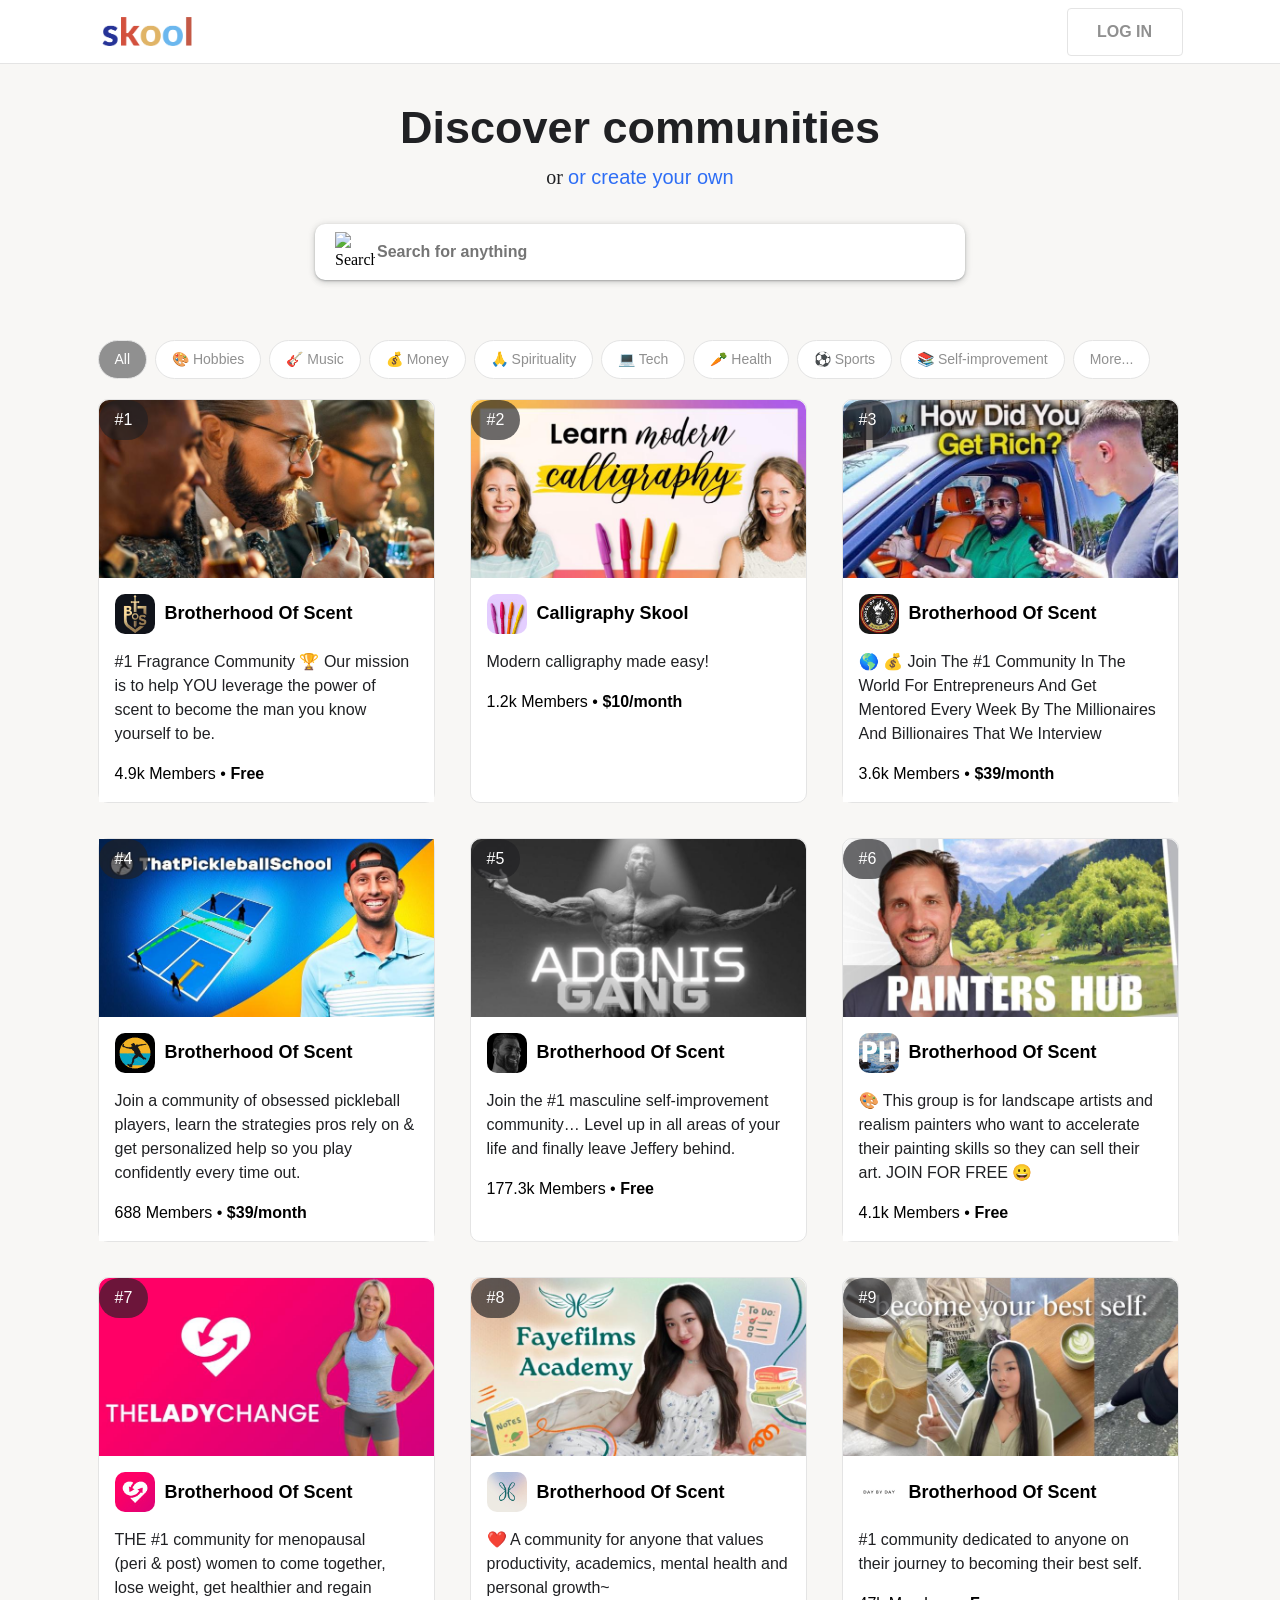
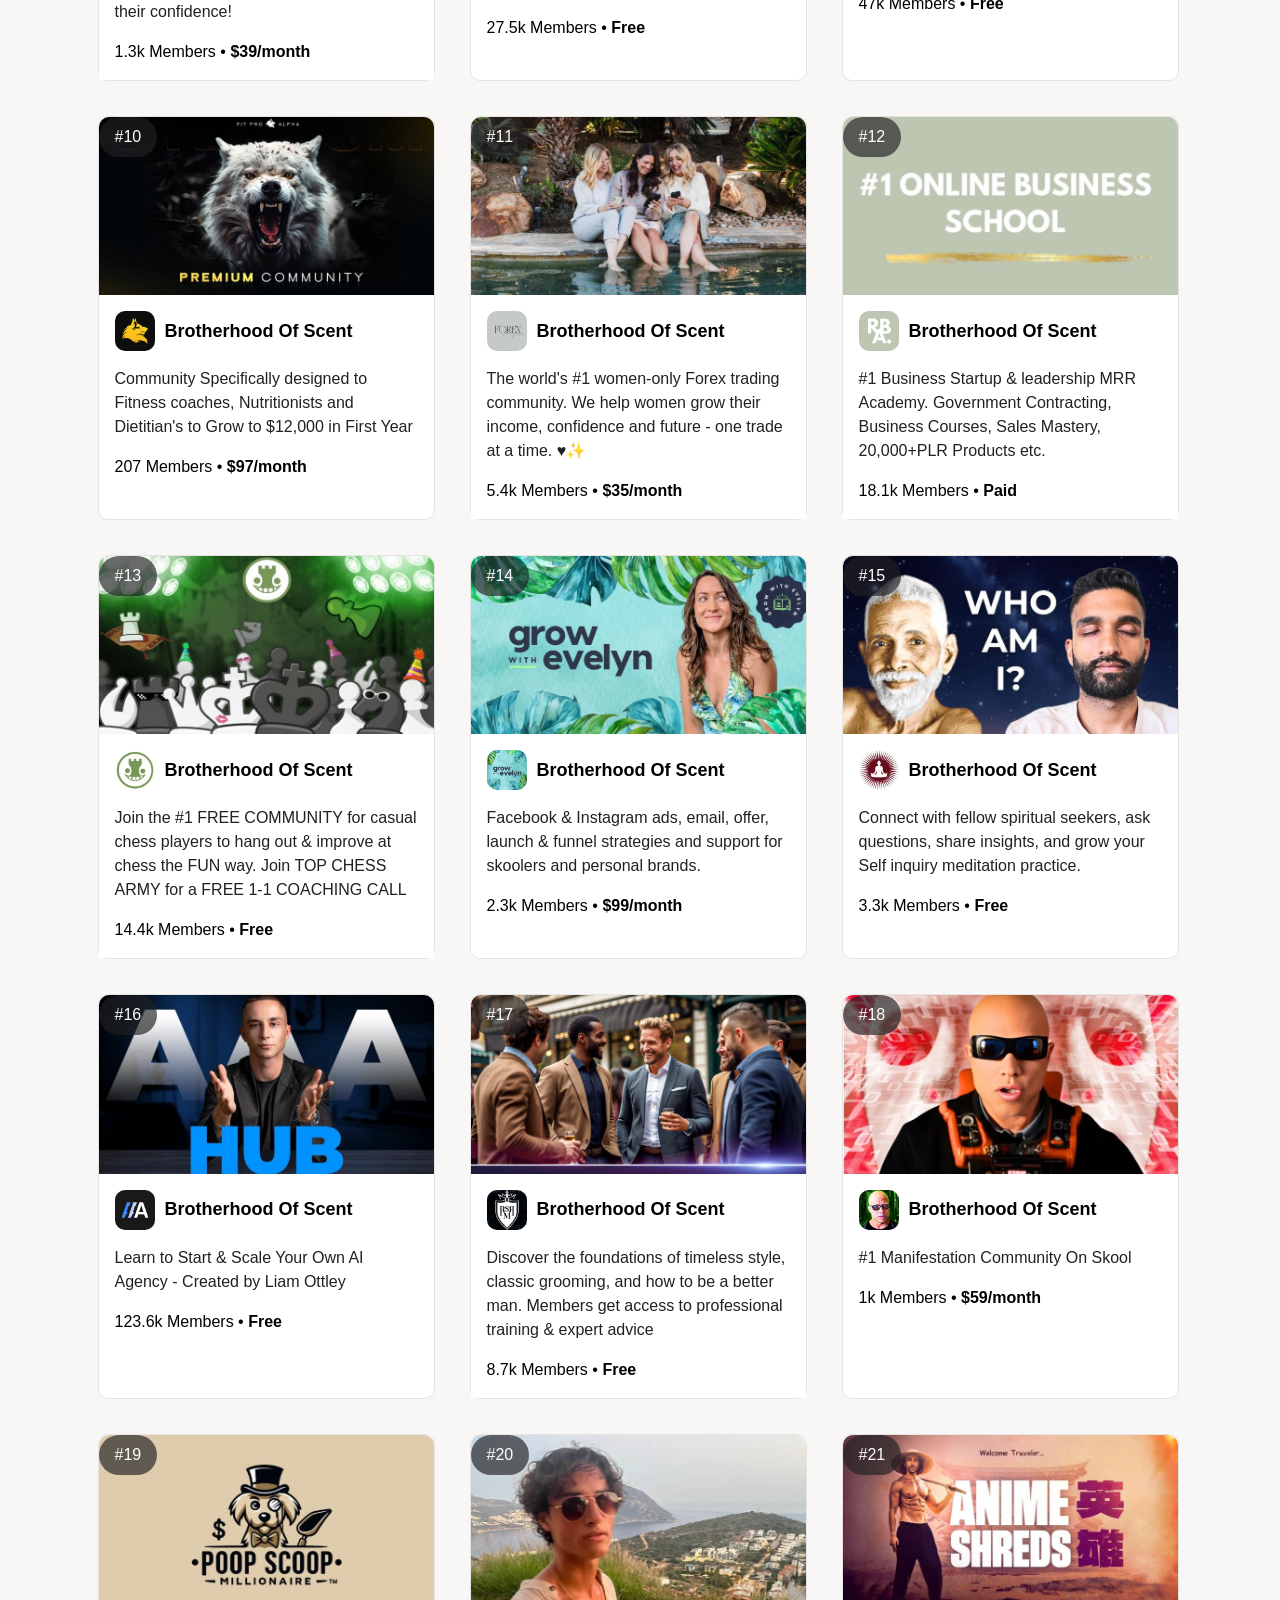
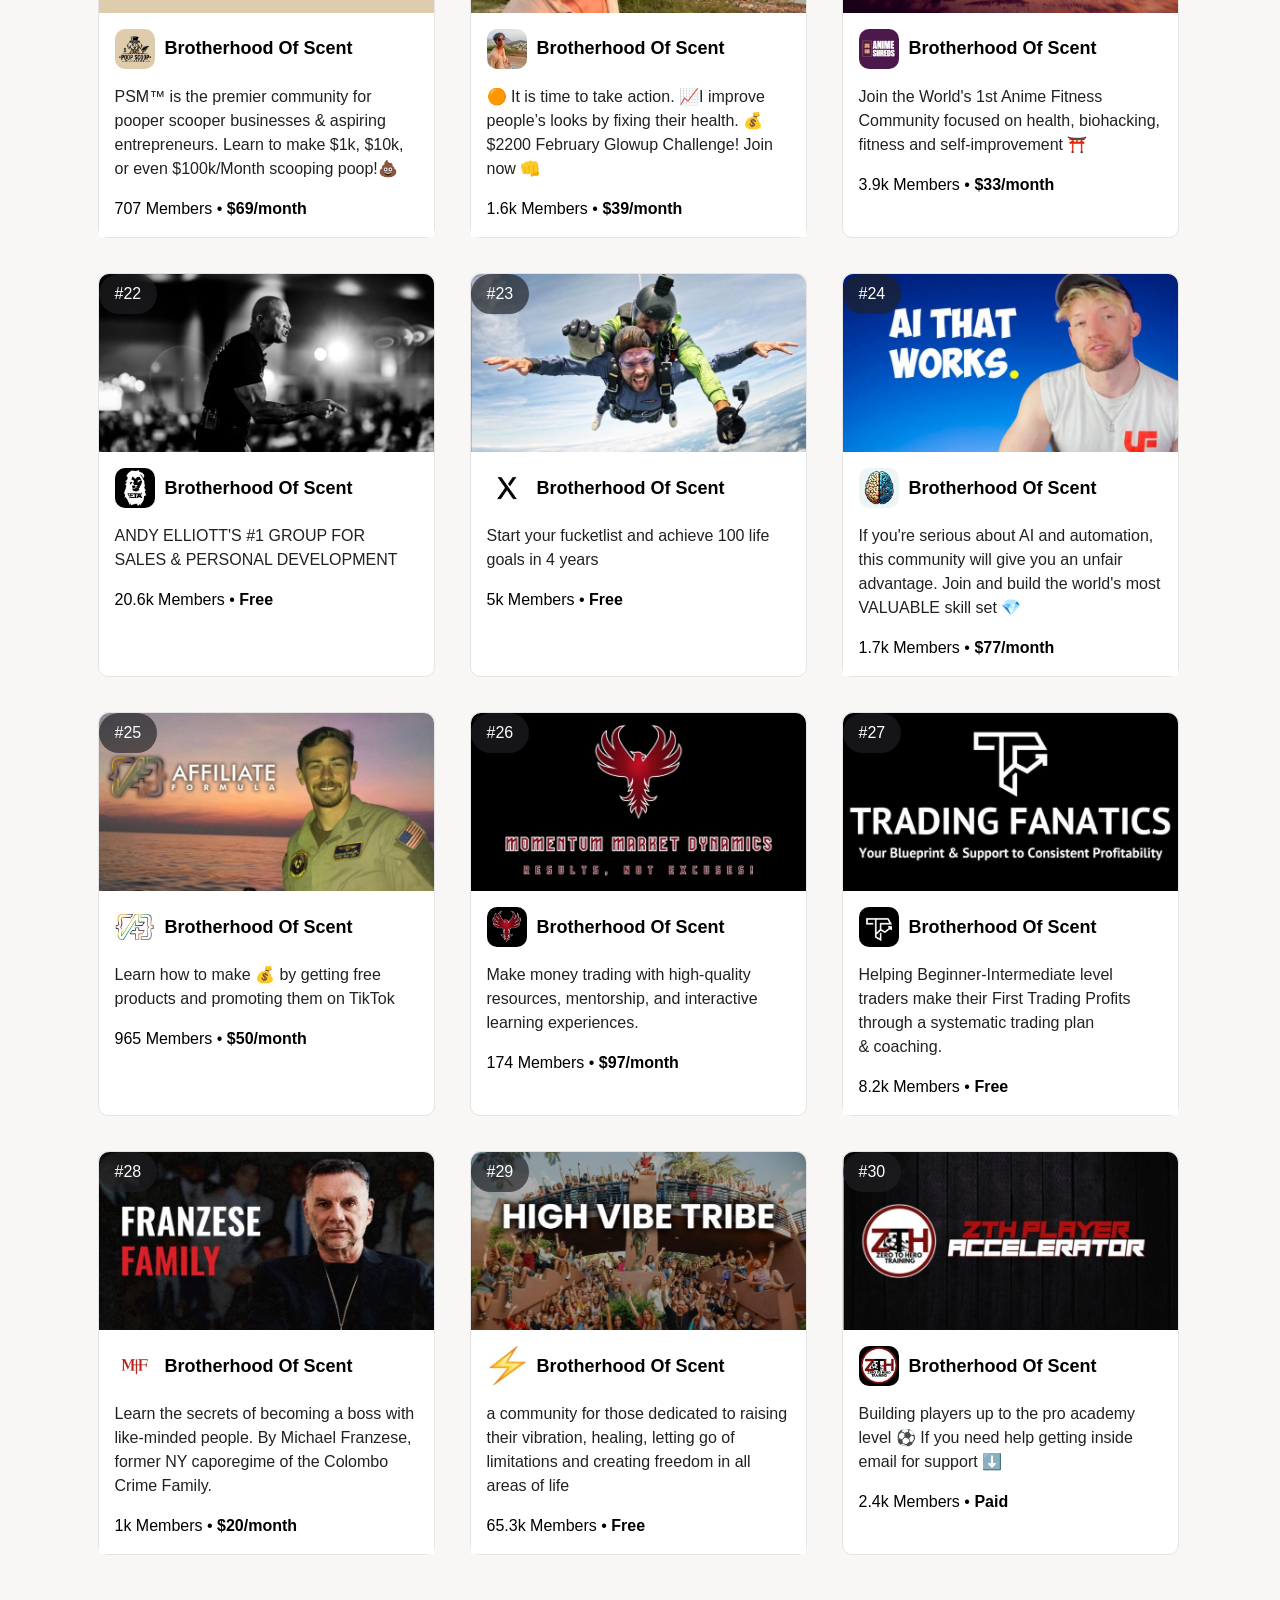
==== commit 209adbb4: "Update card structure" ====
--- a/practice-one/src/pages/index.html
+++ b/practice-one/src/pages/index.html
@@ -56,9 +56,9 @@
             </h3>
             <p class="card-content">#1 Fragrance Community 🏆
               Our mission is to help YOU leverage the power of scent to become the man you know yourself to be.</p>
-            <div style="padding-top: 16px; font-family: Roboto, Helvetica, Arial, sans-serif;">
+            <div class="card-members">
               <span>4.9k Members •</span>
-              <bold style="font-weight: 600;"> Free</bold>
+              <bold class="card-fee"> Free</bold>
             </div>
           </div>
         </div>
@@ -73,9 +73,9 @@
               Calligraphy Skool
             </h3>
             <p class="card-content">Modern calligraphy made easy!</p>
-            <div style="padding-top: 16px; font-family: Roboto, Helvetica, Arial, sans-serif;">
+            <div class="card-members">
               <span>1.2k Members •</span>
-              <bold style="font-weight: 600;"> $10/month</bold>
+              <bold class="card-fee"> $10/month</bold>
             </div>
           </div>
         </div>
@@ -90,9 +90,9 @@
               Brotherhood Of Scent
             </h3>
             <p class="card-content">🌎 💰 Join The #1 Community In The World For Entrepreneurs And Get Mentored Every Week By The Millionaires And Billionaires That We Interview</p>
-            <div style="padding-top: 16px; font-family: Roboto, Helvetica, Arial, sans-serif;">
+            <div class="card-members">
               <span>3.6k Members •</span>
-              <bold style="font-weight: 600;"> $39/month</bold>
+              <bold class="card-fee"> $39/month</bold>
             </div>
           </div>
         </div>
@@ -108,9 +108,9 @@
             </h3>
             <p class="card-content">Join a community of obsessed pickleball players, learn the strategies pros rely on & get personalized help so you play confidently every time out.
             </p>
-            <div style="padding-top: 16px; font-family: Roboto, Helvetica, Arial, sans-serif;">
+            <div class="card-members">
               <span>688 Members •</span>
-              <bold style="font-weight: 600;"> $39/month</bold>
+              <bold class="card-fee"> $39/month</bold>
             </div>
           </div>
         </div>
@@ -126,9 +126,9 @@
             </h3>
             <p class="card-content">Join the #1 masculine self-improvement community…
               Level up in all areas of your life and finally leave Jeffery behind.</p>
-            <div style="padding-top: 16px; font-family: Roboto, Helvetica, Arial, sans-serif;">
+            <div class="card-members">
               <span>177.3k Members •</span>
-              <bold style="font-weight: 600;"> Free</bold>
+              <bold class="card-fee"> Free</bold>
             </div>
           </div>
         </div>
@@ -143,9 +143,9 @@
               Brotherhood Of Scent
             </h3>
             <p class="card-content">🎨 This group is for landscape artists and realism painters who want to accelerate their painting skills so they can sell their art. JOIN FOR FREE 😀</p>
-            <div style="padding-top: 16px; font-family: Roboto, Helvetica, Arial, sans-serif;">
+            <div class="card-members">
               <span>4.1k Members •</span>
-              <bold style="font-weight: 600;"> Free</bold>
+              <bold class="card-fee"> Free</bold>
             </div>
           </div>
         </div>
@@ -161,9 +161,9 @@
               Brotherhood Of Scent
             </h3>
             <p class="card-content">THE #1 community for menopausal (peri & post) women to come together, lose weight, get healthier and regain their confidence!</p>
-            <div style="padding-top: 16px; font-family: Roboto, Helvetica, Arial, sans-serif;">
+            <div class="card-members">
               <span>1.3k Members •</span>
-              <bold style="font-weight: 600;"> $39/month</bold>
+              <bold class="card-fee"> $39/month</bold>
             </div>
           </div>
         </div>
@@ -178,9 +178,9 @@
               Brotherhood Of Scent
             </h3>
             <p class="card-content">❤️ A community for anyone that values productivity, academics, mental health and personal growth~</p>
-            <div style="padding-top: 16px; font-family: Roboto, Helvetica, Arial, sans-serif;">
+            <div class="card-members">
               <span>27.5k Members •</span>
-              <bold style="font-weight: 600;"> Free</bold>
+              <bold class="card-fee"> Free</bold>
             </div>
           </div>
         </div>
@@ -196,9 +196,9 @@
             </h3>
             <p class="card-content">#1 community dedicated to anyone on their journey to becoming their best self.
             </p>
-            <div style="padding-top: 16px; font-family: Roboto, Helvetica, Arial, sans-serif;">
+            <div class="card-members">
               <span>47k Members •</span>
-              <bold style="font-weight: 600;"> Free</bold>
+              <bold class="card-fee"> Free</bold>
             </div>
           </div>
         </div>
@@ -214,9 +214,9 @@
               Brotherhood Of Scent
             </h3>
             <p class="card-content">Community Specifically designed to Fitness coaches, Nutritionists and Dietitian's to Grow to $12,000 in First Year</p>
-            <div style="padding-top: 16px; font-family: Roboto, Helvetica, Arial, sans-serif;">
+            <div class="card-members">
               <span>207 Members •</span>
-              <bold style="font-weight: 600;"> $97/month</bold>
+              <bold class="card-fee"> $97/month</bold>
             </div>
           </div>
         </div>
@@ -231,9 +231,9 @@
               Brotherhood Of Scent
             </h3>
             <p class="card-content">The world's #1 women-only Forex trading community. We help women grow their income, confidence and future - one trade at a time. ♥️✨</p>
-            <div style="padding-top: 16px; font-family: Roboto, Helvetica, Arial, sans-serif;">
+            <div class="card-members">
               <span>5.4k Members •</span>
-              <bold style="font-weight: 600;"> $35/month</bold>
+              <bold class="card-fee"> $35/month</bold>
             </div>
           </div>
         </div>
@@ -248,9 +248,9 @@
               Brotherhood Of Scent
             </h3>
             <p class="card-content">#1 Business Startup & leadership MRR Academy. Government Contracting, Business Courses, Sales Mastery, 20,000+PLR Products etc.</p>
-            <div style="padding-top: 16px; font-family: Roboto, Helvetica, Arial, sans-serif;">
+            <div class="card-members">
               <span>18.1k Members •</span>
-              <bold style="font-weight: 600;"> Paid</bold>
+              <bold class="card-fee"> Paid</bold>
             </div>
           </div>
         </div>
@@ -267,9 +267,9 @@
             </h3>
             <p class="card-content">Join the #1 FREE COMMUNITY for casual chess players to hang out & improve at chess the FUN way.
               Join TOP CHESS ARMY for a FREE 1-1 COACHING CALL</p>
-            <div style="padding-top: 16px; font-family: Roboto, Helvetica, Arial, sans-serif;">
+            <div class="card-members">
               <span>14.4k Members •</span>
-              <bold style="font-weight: 600;"> Free</bold>
+              <bold class="card-fee"> Free</bold>
             </div>
           </div>
         </div>
@@ -284,9 +284,9 @@
               Brotherhood Of Scent
             </h3>
             <p class="card-content">Facebook & Instagram ads, email, offer, launch & funnel strategies and support for skoolers and personal brands.</p>
-            <div style="padding-top: 16px; font-family: Roboto, Helvetica, Arial, sans-serif;">
+            <div class="card-members">
               <span>2.3k Members •</span>
-              <bold style="font-weight: 600;"> $99/month</bold>
+              <bold class="card-fee"> $99/month</bold>
             </div>
           </div>
         </div>
@@ -301,9 +301,9 @@
               Brotherhood Of Scent
             </h3>
             <p class="card-content">Connect with fellow spiritual seekers, ask questions, share insights, and grow your Self inquiry meditation practice.</p>
-            <div style="padding-top: 16px; font-family: Roboto, Helvetica, Arial, sans-serif;">
+            <div class="card-members">
               <span>3.3k Members •</span>
-              <bold style="font-weight: 600;"> Free</bold>
+              <bold class="card-fee"> Free</bold>
             </div>
           </div>
         </div>
@@ -319,9 +319,9 @@
               Brotherhood Of Scent
             </h3>
             <p class="card-content">Learn to Start & Scale Your Own AI Agency - Created by Liam Ottley</p>
-            <div style="padding-top: 16px; font-family: Roboto, Helvetica, Arial, sans-serif;">
+            <div class="card-members">
               <span>123.6k Members •</span>
-              <bold style="font-weight: 600;"> Free</bold>
+              <bold class="card-fee"> Free</bold>
             </div>
           </div>
         </div>
@@ -336,9 +336,9 @@
               Brotherhood Of Scent
             </h3>
             <p class="card-content">Discover the foundations of timeless style, classic grooming, and how to be a better man. Members get access to professional training & expert advice</p>
-            <div style="padding-top: 16px; font-family: Roboto, Helvetica, Arial, sans-serif;">
+            <div class="card-members">
               <span>8.7k Members •</span>
-              <bold style="font-weight: 600;"> Free</bold>
+              <bold class="card-fee"> Free</bold>
             </div>
           </div>
         </div>
@@ -353,9 +353,9 @@
               Brotherhood Of Scent
             </h3>
             <p class="card-content">#1 Manifestation Community On Skool</p>
-            <div style="padding-top: 16px; font-family: Roboto, Helvetica, Arial, sans-serif;">
+            <div class="card-members">
               <span>1k Members •</span>
-              <bold style="font-weight: 600;"> $59/month</bold>
+              <bold class="card-fee"> $59/month</bold>
             </div>
           </div>
         </div>
@@ -371,9 +371,9 @@
               Brotherhood Of Scent
             </h3>
             <p class="card-content">PSM™ is the premier community for pooper scooper businesses & aspiring entrepreneurs. Learn to make $1k, $10k, or even $100k/Month scooping poop!💩</p>
-            <div style="padding-top: 16px; font-family: Roboto, Helvetica, Arial, sans-serif;">
+            <div class="card-members">
               <span>707 Members •</span>
-              <bold style="font-weight: 600;"> $69/month</bold>
+              <bold class="card-fee"> $69/month</bold>
             </div>
           </div>
         </div>
@@ -390,9 +390,9 @@
             <p class="card-content">🟠 It is time to take action.
               📈I improve people’s looks by fixing their health.
               💰$2200 February Glowup Challenge! Join now 👊</p>
-            <div style="padding-top: 16px; font-family: Roboto, Helvetica, Arial, sans-serif;">
+            <div class="card-members">
               <span>1.6k Members •</span>
-              <bold style="font-weight: 600;"> $39/month</bold>
+              <bold class="card-fee"> $39/month</bold>
             </div>
           </div>
         </div>
@@ -407,9 +407,9 @@
               Brotherhood Of Scent
             </h3>
             <p class="card-content">Join the World's 1st Anime Fitness Community focused on health, biohacking, fitness and self-improvement ⛩️</p>
-            <div style="padding-top: 16px; font-family: Roboto, Helvetica, Arial, sans-serif;">
+            <div class="card-members">
               <span>3.9k Members •</span>
-              <bold style="font-weight: 600;"> $33/month</bold>
+              <bold class="card-fee"> $33/month</bold>
             </div>
           </div>
         </div>
@@ -425,9 +425,9 @@
               Brotherhood Of Scent
             </h3>
             <p class="card-content">ANDY ELLIOTT'S #1 GROUP FOR SALES & PERSONAL DEVELOPMENT</p>
-            <div style="padding-top: 16px; font-family: Roboto, Helvetica, Arial, sans-serif;">
+            <div class="card-members">
               <span>20.6k Members •</span>
-              <bold style="font-weight: 600;"> Free</bold>
+              <bold class="card-fee"> Free</bold>
             </div>
           </div>
         </div>
@@ -442,9 +442,9 @@
               Brotherhood Of Scent
             </h3>
             <p class="card-content">Start your fucketlist and achieve 100 life goals in 4 years</p>
-            <div style="padding-top: 16px; font-family: Roboto, Helvetica, Arial, sans-serif;">
+            <div class="card-members">
               <span>5k Members •</span>
-              <bold style="font-weight: 600;"> Free</bold>
+              <bold class="card-fee"> Free</bold>
             </div>
           </div>
         </div>
@@ -459,9 +459,9 @@
               Brotherhood Of Scent
             </h3>
             <p class="card-content">If you're serious about AI and automation, this community will give you an unfair advantage. Join and build the world's most VALUABLE skill set 💎</p>
-            <div style="padding-top: 16px; font-family: Roboto, Helvetica, Arial, sans-serif;">
+            <div class="card-members">
               <span>1.7k Members •</span>
-              <bold style="font-weight: 600;"> $77/month</bold>
+              <bold class="card-fee"> $77/month</bold>
             </div>
           </div>
         </div>
@@ -478,9 +478,9 @@
             </h3>
             <p class="card-content">Learn how to make 💰 by getting free products and promoting them on TikTok
             </p>
-            <div style="padding-top: 16px; font-family: Roboto, Helvetica, Arial, sans-serif;">
+            <div class="card-members">
               <span>965 Members •</span>
-              <bold style="font-weight: 600;"> $50/month</bold>
+              <bold class="card-fee"> $50/month</bold>
             </div>
           </div>
         </div>
@@ -495,9 +495,9 @@
               Brotherhood Of Scent
             </h3>
             <p class="card-content">Make money trading with high-quality resources, mentorship, and interactive learning experiences.</p>
-            <div style="padding-top: 16px; font-family: Roboto, Helvetica, Arial, sans-serif;">
+            <div class="card-members">
               <span>174 Members •</span>
-              <bold style="font-weight: 600;"> $97/month</bold>
+              <bold class="card-fee"> $97/month</bold>
             </div>
           </div>
         </div>
@@ -512,9 +512,9 @@
               Brotherhood Of Scent
             </h3>
             <p class="card-content">Helping Beginner-Intermediate level traders make their First Trading Profits through a systematic trading plan & coaching.</p>
-            <div style="padding-top: 16px; font-family: Roboto, Helvetica, Arial, sans-serif;">
+            <div class="card-members">
               <span>8.2k Members •</span>
-              <bold style="font-weight: 600;"> Free</bold>
+              <bold class="card-fee"> Free</bold>
             </div>
           </div>
         </div>
@@ -530,9 +530,9 @@
               Brotherhood Of Scent
             </h3>
             <p class="card-content">Learn the secrets of becoming a boss with like-minded people. By Michael Franzese, former NY caporegime of the Colombo Crime Family.</p>
-            <div style="padding-top: 16px; font-family: Roboto, Helvetica, Arial, sans-serif;">
+            <div class="card-members">
               <span>1k Members •</span>
-              <bold style="font-weight: 600;"> $20/month</bold>
+              <bold class="card-fee"> $20/month</bold>
             </div>
           </div>
         </div>
@@ -547,9 +547,9 @@
               Brotherhood Of Scent
             </h3>
             <p class="card-content">a community for those dedicated to raising their vibration, healing, letting go of limitations and creating freedom in all areas of life</p>
-            <div style="padding-top: 16px; font-family: Roboto, Helvetica, Arial, sans-serif;">
+            <div class="card-members">
               <span>65.3k Members •</span>
-              <bold style="font-weight: 600;"> Free</bold>
+              <bold class="card-fee"> Free</bold>
             </div>
           </div>
         </div>
@@ -565,9 +565,9 @@
             </h3>
             <p class="card-content">Building players up to the pro academy level ⚽️
               If you need help getting inside email for support ⬇️</p>
-            <div style="padding-top: 16px; font-family: Roboto, Helvetica, Arial, sans-serif;">
+            <div class="card-members">
               <span>2.4k Members •</span>
-              <bold style="font-weight: 600;"> Paid</bold>
+              <bold class="card-fee"> Paid</bold>
             </div>
           </div>
         </div>
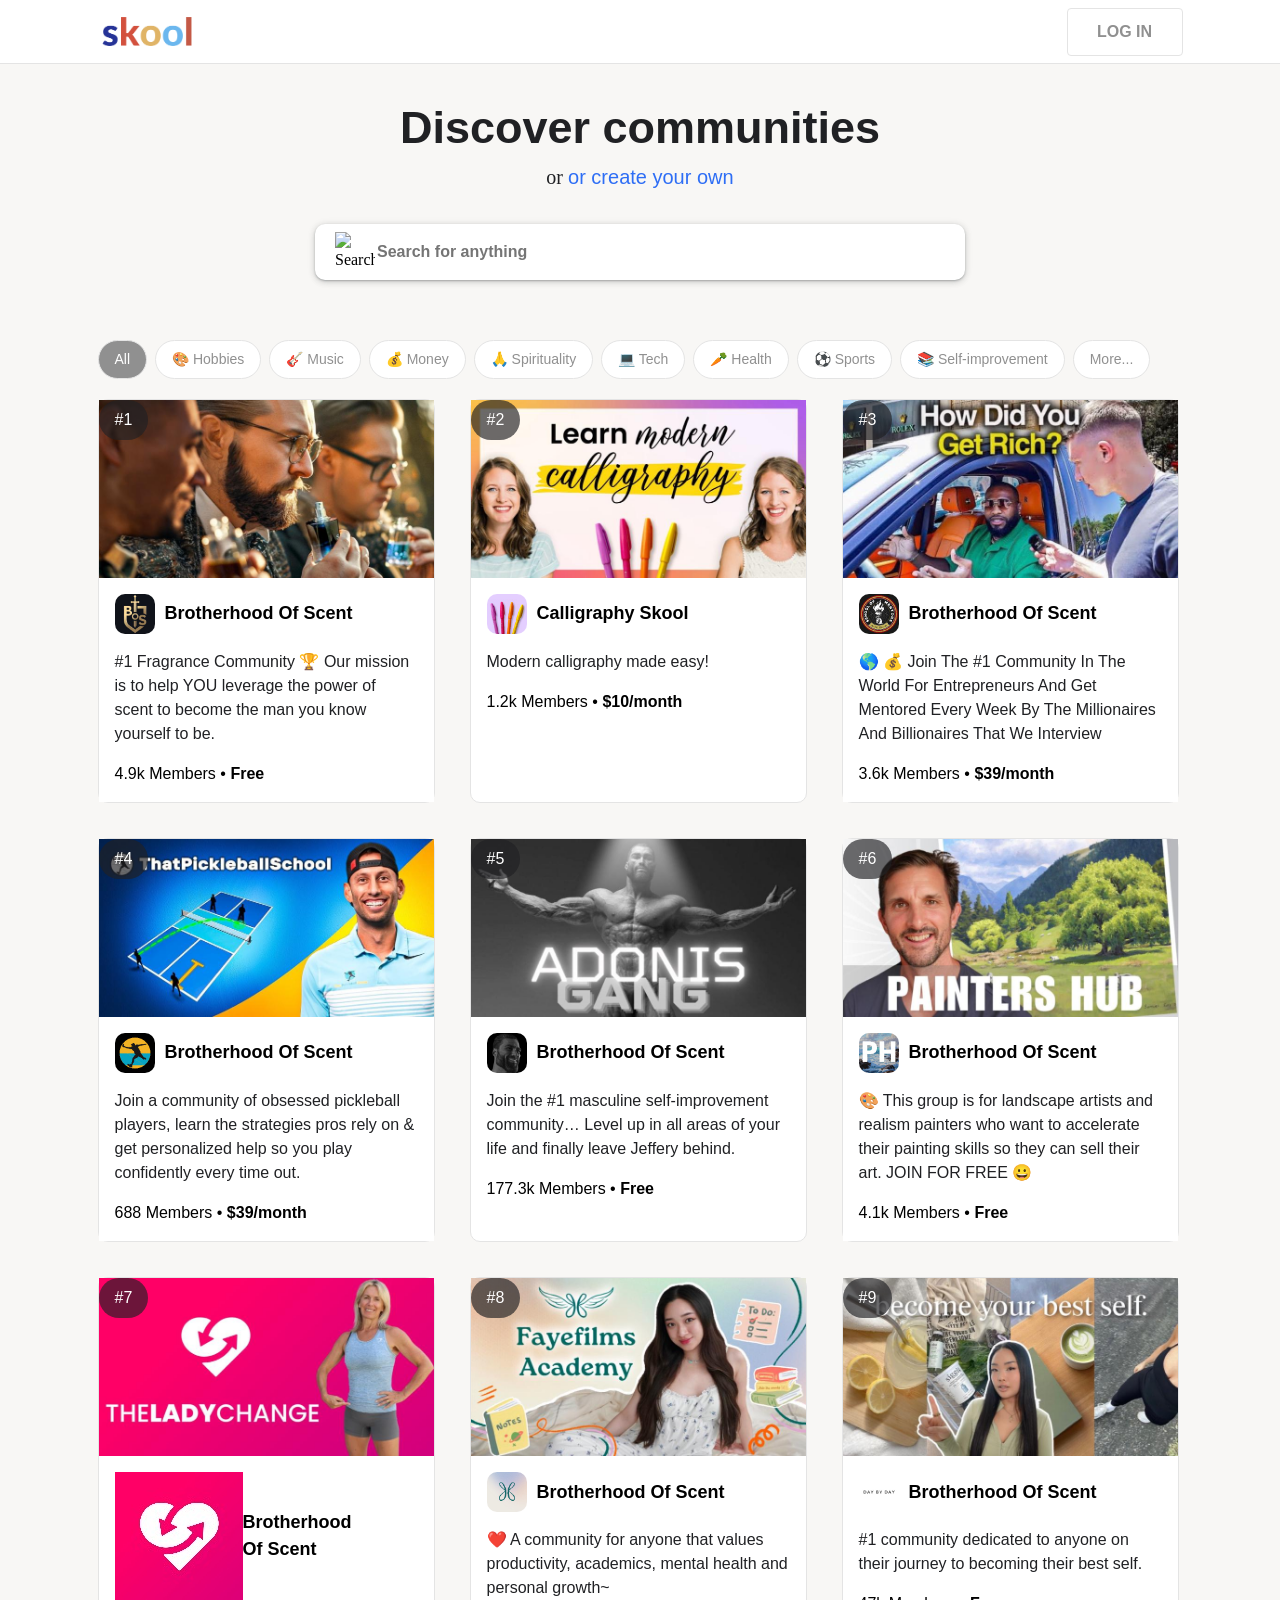
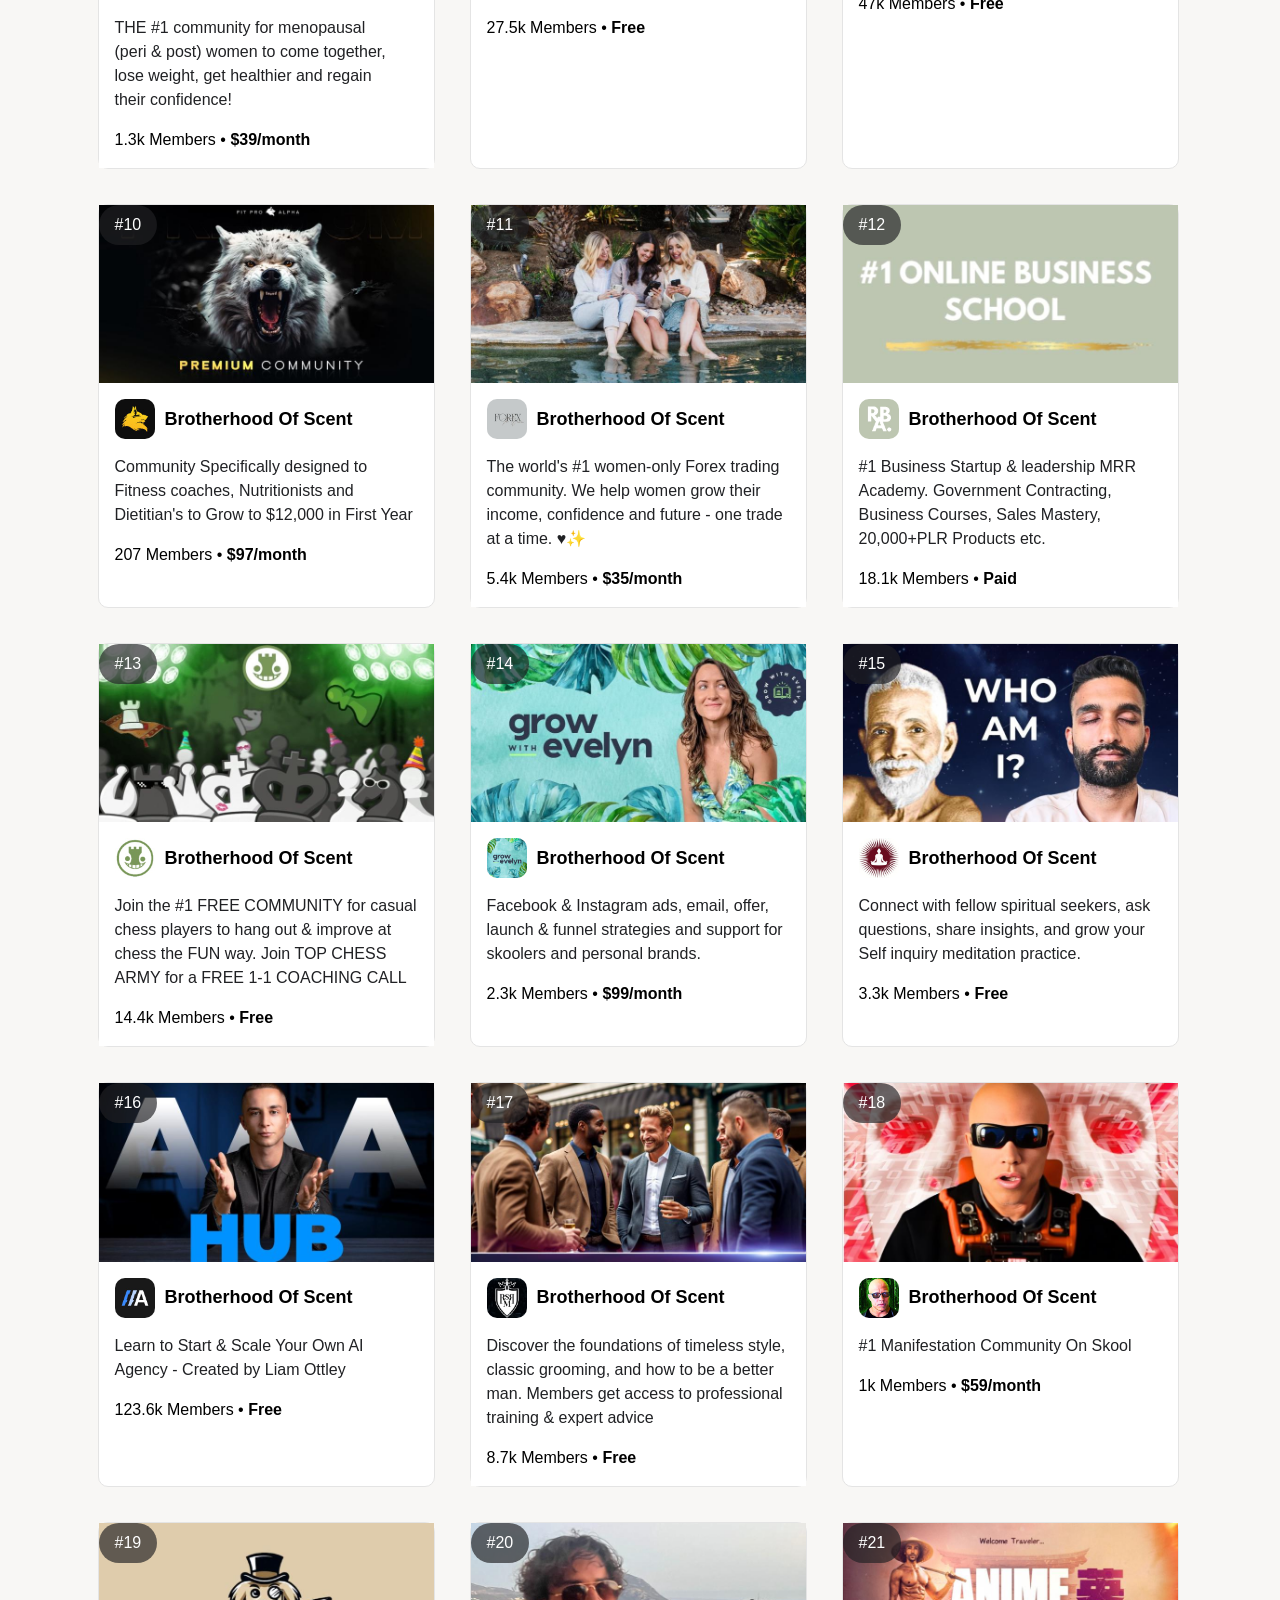
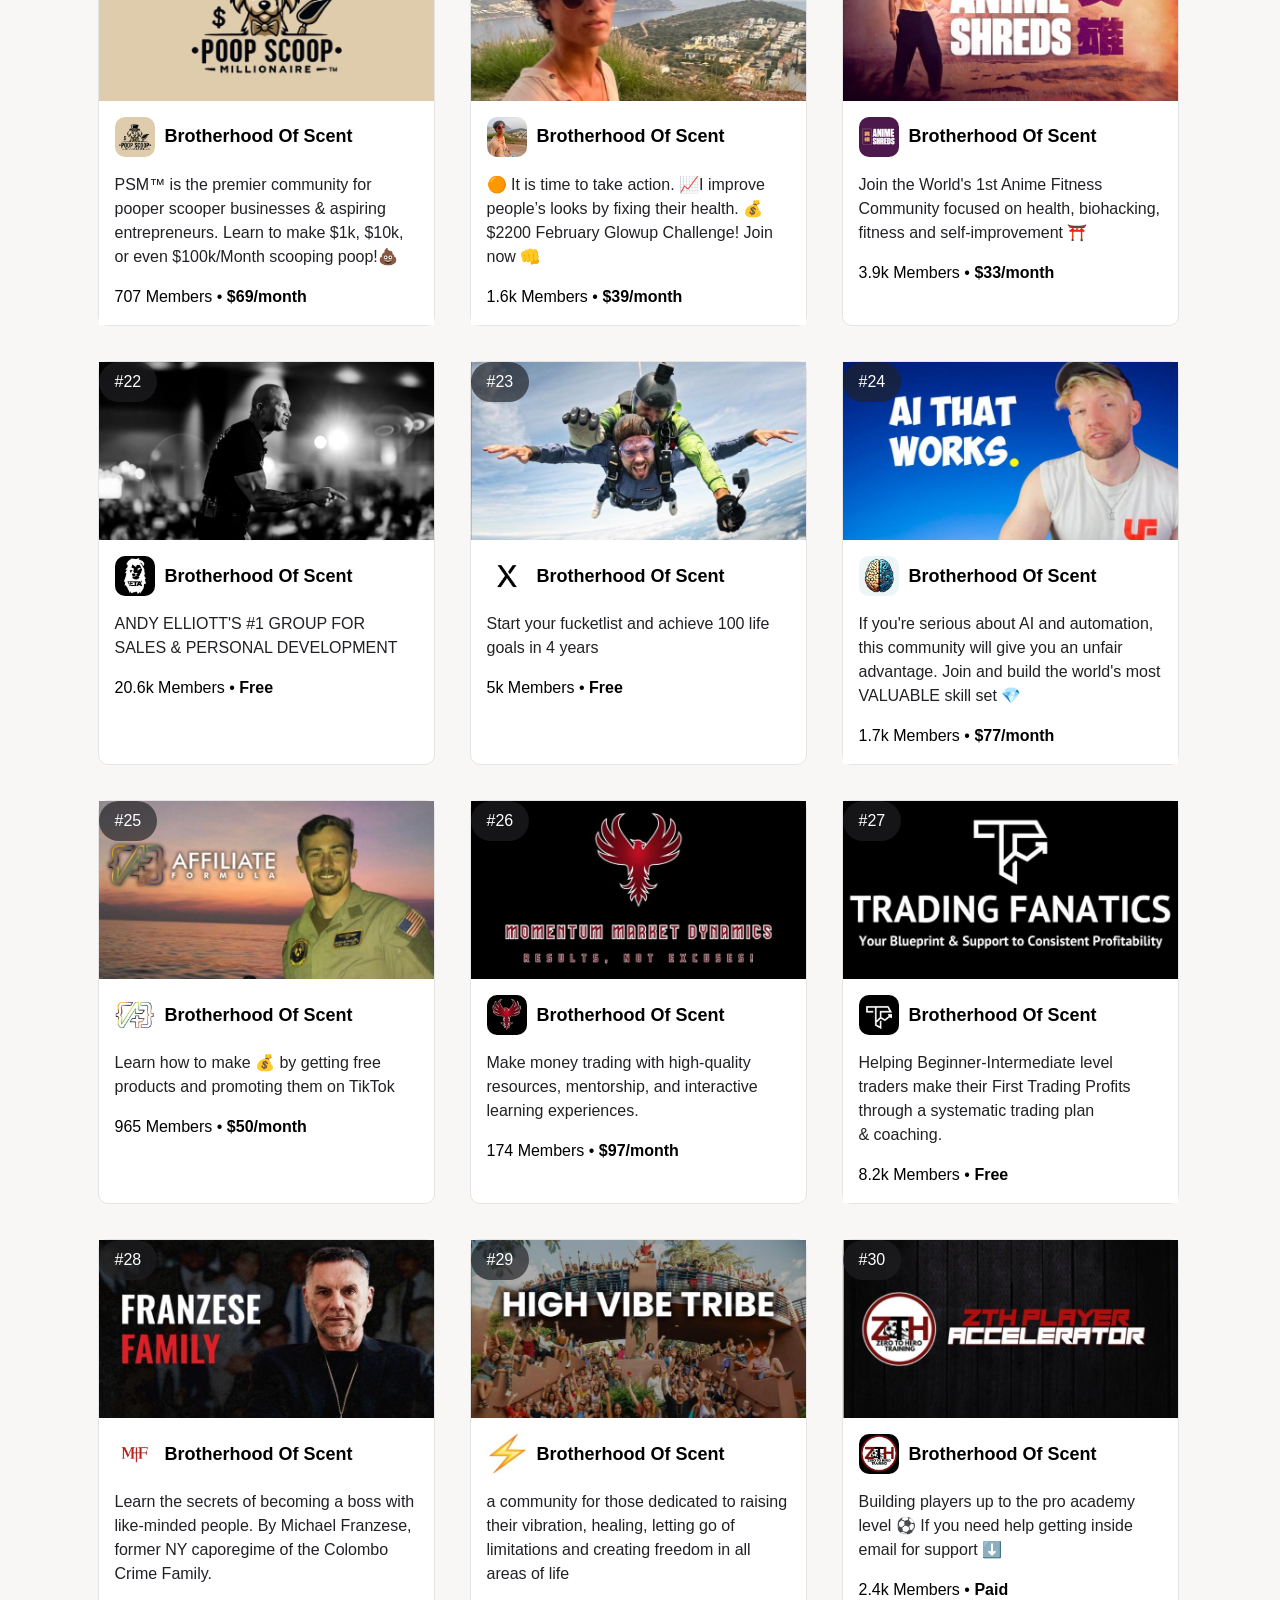
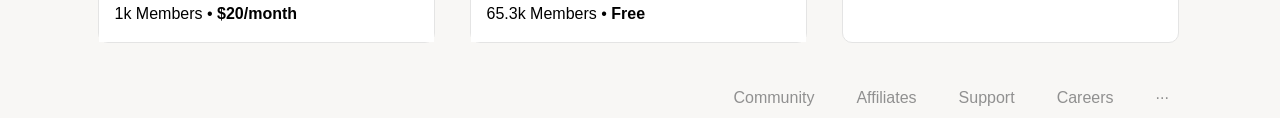
==== commit 1988f14a: "Update web html structure" ====
--- a/practice-one/src/pages/index.html
+++ b/practice-one/src/pages/index.html
@@ -6,6 +6,7 @@
   <meta name="viewport" content="width=device-width, initial-scale=1.0">
   <title>Document</title>
   <link rel="stylesheet" href="../styles/main.css">
+  <link rel="stylesheet" href="print.css" media="print">
 
 </head>
 
@@ -47,8 +48,7 @@
       <div class="card-row">
         <div class="course-card">
           <div class="card-number">#1</div>
-          <img src="..\assets\images\card-image-brotherhood-of-scent.jpg" alt="Course Image"
-            style="border-radius: 10px 10px 0 0;">
+          <img class="card-image" src="..\assets\images\card-image-brotherhood-of-scent.jpg" alt="Course Image">
           <div style="padding: 16px; background-color: #ffffff;">
             <h3 class="card-title">
               <img src="..\assets\images\card-logo-brotherhood-of-scent.jpg" alt="Course Image" class="card-logo">
@@ -65,8 +65,7 @@
 
         <div class="course-card">
           <div class="card-number">#2</div>
-          <img src="..\assets\images\card-image-calligraphy.jpg" alt="Course Image"
-            style="border-radius: 10px 10px 0 0;">
+          <img class="card-image" src="..\assets\images\card-image-calligraphy.jpg" alt="Course Image">
           <div style="padding: 16px; background-color: #ffffff;">
             <h3 class="card-title">
               <img src="..\assets\images\card-logo-calligraphy.jpeg" alt="Course Image" class="card-logo">
@@ -82,14 +81,14 @@
 
         <div class="course-card">
           <div class="card-number">#3</div>
-          <img src="..\assets\images\card-image-school-of-mentor.jpg" alt="Course Image"
-            style="border-radius: 10px 10px 0 0;">
+          <img class="card-image" src="..\assets\images\card-image-school-of-mentor.jpg" alt="Course Image">
           <div style="padding: 16px; background-color: #ffffff;">
             <h3 class="card-title">
               <img src="..\assets\images\card-logo-school-of-mentor.jpeg" alt="Course Image" class="card-logo">
               Brotherhood Of Scent
             </h3>
-            <p class="card-content">🌎 💰 Join The #1 Community In The World For Entrepreneurs And Get Mentored Every Week By The Millionaires And Billionaires That We Interview</p>
+            <p class="card-content">🌎 💰 Join The #1 Community In The World For Entrepreneurs And Get Mentored Every
+              Week By The Millionaires And Billionaires That We Interview</p>
             <div class="card-members">
               <span>3.6k Members •</span>
               <bold class="card-fee"> $39/month</bold>
@@ -100,13 +99,14 @@
       <div class="card-row">
         <div class="course-card">
           <div class="card-number">#4</div>
-          <img src="..\assets\images\card-image-pickleball-school.jpg" alt="Course Image">
+          <img class="card-image" src="..\assets\images\card-image-pickleball-school.jpg" alt="Course Image">
           <div style="padding: 16px; background-color: #ffffff;">
             <h3 class="card-title">
               <img src="..\assets\images\card-logo-pickleball-school.jpeg" alt="Course Image" class="card-logo">
               Brotherhood Of Scent
             </h3>
-            <p class="card-content">Join a community of obsessed pickleball players, learn the strategies pros rely on & get personalized help so you play confidently every time out.
+            <p class="card-content">Join a community of obsessed pickleball players, learn the strategies pros rely on &
+              get personalized help so you play confidently every time out.
             </p>
             <div class="card-members">
               <span>688 Members •</span>
@@ -117,8 +117,7 @@
 
         <div class="course-card">
           <div class="card-number">#5</div>
-          <img src="..\assets\images\card-image-adonis-gang.jpg" alt="Course Image"
-            style="border-radius: 10px 10px 0 0;">
+          <img class="card-image" src="..\assets\images\card-image-adonis-gang.jpg" alt="Course Image">
           <div style="padding: 16px; background-color: #ffffff;">
             <h3 class="card-title">
               <img src="..\assets\images\card-logo-adonis-gang.jpeg" alt="Course Image" class="card-logo">
@@ -135,14 +134,14 @@
 
         <div class="course-card">
           <div class="card-number">#6</div>
-          <img src="..\assets\images\card-image-painters-hub.jpg" alt="Course Image"
-            style="border-radius: 10px 10px 0 0;">
+          <img class="card-image" src="..\assets\images\card-image-painters-hub.jpg" alt="Course Image">
           <div style="padding: 16px; background-color: #ffffff;">
             <h3 class="card-title">
               <img src="..\assets\images\card-logo-painters-hub.jpeg" alt="Course Image" class="card-logo">
               Brotherhood Of Scent
             </h3>
-            <p class="card-content">🎨 This group is for landscape artists and realism painters who want to accelerate their painting skills so they can sell their art. JOIN FOR FREE 😀</p>
+            <p class="card-content">🎨 This group is for landscape artists and realism painters who want to accelerate
+              their painting skills so they can sell their art. JOIN FOR FREE 😀</p>
             <div class="card-members">
               <span>4.1k Members •</span>
               <bold class="card-fee"> Free</bold>
@@ -153,14 +152,14 @@
       <div class="card-row">
         <div class="course-card">
           <div class="card-number">#7</div>
-          <img src="..\assets\images\card-image-lady-change.jpg" alt="Course Image"
-            style="border-radius: 10px 10px 0 0;">
-          <div style="padding: 16px; background-color: #ffffff;">
-            <h3 class="card-title">
-              <img src="..\assets\images\card-logo-lady-change.jpeg" alt="Course Image" class="card-logo">
-              Brotherhood Of Scent
-            </h3>
-            <p class="card-content">THE #1 community for menopausal (peri & post) women to come together, lose weight, get healthier and regain their confidence!</p>
+          <img class="card-image" src="..\assets\images\card-image-lady-change.jpg" alt="Course Image">
+          <div style="padding: 16px; background-color: #ffffff;">
+            <h3 class="card-title">
+              <img src="..\assets\images\card-logo-lady-change.jpeg" alt="Course Image" class="ceard-logo">
+              Brotherhood Of Scent
+            </h3>
+            <p class="card-content">THE #1 community for menopausal (peri & post) women to come together, lose weight,
+              get healthier and regain their confidence!</p>
             <div class="card-members">
               <span>1.3k Members •</span>
               <bold class="card-fee"> $39/month</bold>
@@ -170,14 +169,14 @@
 
         <div class="course-card">
           <div class="card-number">#8</div>
-          <img src="..\assets\images\card-image-fayefilms-academy.jpg" alt="Course Image"
-            style="border-radius: 10px 10px 0 0;">
+          <img class="card-image" src="..\assets\images\card-image-fayefilms-academy.jpg" alt="Course Image">
           <div style="padding: 16px; background-color: #ffffff;">
             <h3 class="card-title">
               <img src="..\assets\images\card-logo-fayefilms-academy.jpeg" alt="Course Image" class="card-logo">
               Brotherhood Of Scent
             </h3>
-            <p class="card-content">❤️ A community for anyone that values productivity, academics, mental health and personal growth~</p>
+            <p class="card-content">❤️ A community for anyone that values productivity, academics, mental health and
+              personal growth~</p>
             <div class="card-members">
               <span>27.5k Members •</span>
               <bold class="card-fee"> Free</bold>
@@ -187,8 +186,7 @@
 
         <div class="course-card">
           <div class="card-number">#9</div>
-          <img src="..\assets\images\card-image-wellness-club.jpg" alt="Course Image"
-            style="border-radius: 10px 10px 0 0;">
+          <img class="card-image" src="..\assets\images\card-image-wellness-club.jpg" alt="Course Image">
           <div style="padding: 16px; background-color: #ffffff;">
             <h3 class="card-title">
               <img src="..\assets\images\card-logo-wellness-club.jpeg" alt="Course Image" class="card-logo">
@@ -206,14 +204,14 @@
       <div class="card-row">
         <div class="course-card">
           <div class="card-number">#10</div>
-          <img src="..\assets\images\card-image-fit-pro-alpha.jpg" alt="Course Image"
-            style="border-radius: 10px 10px 0 0;">
+          <img class="card-image" src="..\assets\images\card-image-fit-pro-alpha.jpg" alt="Course Image">
           <div style="padding: 16px; background-color: #ffffff;">
             <h3 class="card-title">
               <img src="..\assets\images\card-logo-fit-pro-alpha.jpeg" alt="Course Image" class="card-logo">
               Brotherhood Of Scent
             </h3>
-            <p class="card-content">Community Specifically designed to Fitness coaches, Nutritionists and Dietitian's to Grow to $12,000 in First Year</p>
+            <p class="card-content">Community Specifically designed to Fitness coaches, Nutritionists and Dietitian's to
+              Grow to $12,000 in First Year</p>
             <div class="card-members">
               <span>207 Members •</span>
               <bold class="card-fee"> $97/month</bold>
@@ -223,14 +221,14 @@
 
         <div class="course-card">
           <div class="card-number">#11</div>
-          <img src="..\assets\images\card-image-forex-women-vip.jpg" alt="Course Image"
-            style="border-radius: 10px 10px 0 0;">
+          <img class="card-image" src="..\assets\images\card-image-forex-women-vip.jpg" alt="Course Image">
           <div style="padding: 16px; background-color: #ffffff;">
             <h3 class="card-title">
               <img src="..\assets\images\card-logo-forex-women-vip.jpeg" alt="Course Image" class="card-logo">
               Brotherhood Of Scent
             </h3>
-            <p class="card-content">The world's #1 women-only Forex trading community. We help women grow their income, confidence and future - one trade at a time. ♥️✨</p>
+            <p class="card-content">The world's #1 women-only Forex trading community. We help women grow their income,
+              confidence and future - one trade at a time. ♥️✨</p>
             <div class="card-members">
               <span>5.4k Members •</span>
               <bold class="card-fee"> $35/month</bold>
@@ -240,14 +238,14 @@
 
         <div class="course-card">
           <div class="card-number">#12</div>
-          <img src="..\assets\images\card-image-royal-business-academy.jpg" alt="Course Image"
-            style="border-radius: 10px 10px 0 0;">
+          <img class="card-image" src="..\assets\images\card-image-royal-business-academy.jpg" alt="Course Image">
           <div style="padding: 16px; background-color: #ffffff;">
             <h3 class="card-title">
               <img src="..\assets\images\card-logo-royal-business-academy.jpeg" alt="Course Image" class="card-logo">
               Brotherhood Of Scent
             </h3>
-            <p class="card-content">#1 Business Startup & leadership MRR Academy. Government Contracting, Business Courses, Sales Mastery, 20,000+PLR Products etc.</p>
+            <p class="card-content">#1 Business Startup & leadership MRR Academy. Government Contracting, Business
+              Courses, Sales Mastery, 20,000+PLR Products etc.</p>
             <div class="card-members">
               <span>18.1k Members •</span>
               <bold class="card-fee"> Paid</bold>
@@ -258,14 +256,14 @@
       <div class="card-row">
         <div class="course-card">
           <div class="card-number">#13</div>
-          <img src="..\assets\images\card-image-top-chess-gang.jpg" alt="Course Image"
-            style="border-radius: 10px 10px 0 0;">
+          <img class="card-image" src="..\assets\images\card-image-top-chess-gang.jpg" alt="Course Image">
           <div style="padding: 16px; background-color: #ffffff;">
             <h3 class="card-title">
               <img src="..\assets\images\card-logo-top-chess-gang.jpeg" alt="Course Image" class="card-logo">
               Brotherhood Of Scent
             </h3>
-            <p class="card-content">Join the #1 FREE COMMUNITY for casual chess players to hang out & improve at chess the FUN way.
+            <p class="card-content">Join the #1 FREE COMMUNITY for casual chess players to hang out & improve at chess
+              the FUN way.
               Join TOP CHESS ARMY for a FREE 1-1 COACHING CALL</p>
             <div class="card-members">
               <span>14.4k Members •</span>
@@ -276,14 +274,14 @@
 
         <div class="course-card">
           <div class="card-number">#14</div>
-          <img src="..\assets\images\card-image-grow-with-evelyn.jpg" alt="Course Image"
-            style="border-radius: 10px 10px 0 0;">
+          <img class="card-image" src="..\assets\images\card-image-grow-with-evelyn.jpg" alt="Course Image">
           <div style="padding: 16px; background-color: #ffffff;">
             <h3 class="card-title">
               <img src="..\assets\images\card-logo-grow-with-evelyn.jpeg" alt="Course Image" class="card-logo">
               Brotherhood Of Scent
             </h3>
-            <p class="card-content">Facebook & Instagram ads, email, offer, launch & funnel strategies and support for skoolers and personal brands.</p>
+            <p class="card-content">Facebook & Instagram ads, email, offer, launch & funnel strategies and support for
+              skoolers and personal brands.</p>
             <div class="card-members">
               <span>2.3k Members •</span>
               <bold class="card-fee"> $99/month</bold>
@@ -293,14 +291,14 @@
 
         <div class="course-card">
           <div class="card-number">#15</div>
-          <img src="..\assets\images\card-image-self-inquiry-support.jpg" alt="Course Image"
-            style="border-radius: 10px 10px 0 0;">
+          <img class="card-image" src="..\assets\images\card-image-self-inquiry-support.jpg" alt="Course Image">
           <div style="padding: 16px; background-color: #ffffff;">
             <h3 class="card-title">
               <img src="..\assets\images\card-logo-self-inquiry-support.jpeg" alt="Course Image" class="card-logo">
               Brotherhood Of Scent
             </h3>
-            <p class="card-content">Connect with fellow spiritual seekers, ask questions, share insights, and grow your Self inquiry meditation practice.</p>
+            <p class="card-content">Connect with fellow spiritual seekers, ask questions, share insights, and grow your
+              Self inquiry meditation practice.</p>
             <div class="card-members">
               <span>3.3k Members •</span>
               <bold class="card-fee"> Free</bold>
@@ -311,8 +309,7 @@
       <div class="card-row">
         <div class="course-card">
           <div class="card-number">#16</div>
-          <img src="..\assets\images\card-image-ai-automation-agency.jpg" alt="Course Image"
-            style="border-radius: 10px 10px 0 0;">
+          <img class="card-image" src="..\assets\images\card-image-ai-automation-agency.jpg" alt="Course Image">
           <div style="padding: 16px; background-color: #ffffff;">
             <h3 class="card-title">
               <img src="..\assets\images\card-logo-ai-automation-agency.jpeg" alt="Course Image" class="card-logo">
@@ -328,14 +325,14 @@
 
         <div class="course-card">
           <div class="card-number">#17</div>
-          <img src="..\assets\images\card-image-real-man-real-style.jpg" alt="Course Image"
-            style="border-radius: 10px 10px 0 0;">
+          <img class="card-image" src="..\assets\images\card-image-real-man-real-style.jpg" alt="Course Image">
           <div style="padding: 16px; background-color: #ffffff;">
             <h3 class="card-title">
               <img src="..\assets\images\card-logo-real-man-real-style.jpeg" alt="Course Image" class="card-logo">
               Brotherhood Of Scent
             </h3>
-            <p class="card-content">Discover the foundations of timeless style, classic grooming, and how to be a better man. Members get access to professional training & expert advice</p>
+            <p class="card-content">Discover the foundations of timeless style, classic grooming, and how to be a better
+              man. Members get access to professional training & expert advice</p>
             <div class="card-members">
               <span>8.7k Members •</span>
               <bold class="card-fee"> Free</bold>
@@ -345,8 +342,7 @@
 
         <div class="course-card">
           <div class="card-number">#18</div>
-          <img src="..\assets\images\card-image-simulation-world.jpg" alt="Course Image"
-            style="border-radius: 10px 10px 0 0;">
+          <img class="card-image" src="..\assets\images\card-image-simulation-world.jpg" alt="Course Image">
           <div style="padding: 16px; background-color: #ffffff;">
             <h3 class="card-title">
               <img src="..\assets\images\card-logo-simulation-world.jpeg" alt="Course Image" class="card-logo">
@@ -363,14 +359,14 @@
       <div class="card-row">
         <div class="course-card">
           <div class="card-number">#19</div>
-          <img src="..\assets\images\card-image-poop-scoop-millionaire.jpg" alt="Course Image"
-            style="border-radius: 10px 10px 0 0;">
+          <img class="card-image" src="..\assets\images\card-image-poop-scoop-millionaire.jpg" alt="Course Image">
           <div style="padding: 16px; background-color: #ffffff;">
             <h3 class="card-title">
               <img src="..\assets\images\card-logo-poop-scoop-millionaire.jpeg" alt="Course Image" class="card-logo">
               Brotherhood Of Scent
             </h3>
-            <p class="card-content">PSM™ is the premier community for pooper scooper businesses & aspiring entrepreneurs. Learn to make $1k, $10k, or even $100k/Month scooping poop!💩</p>
+            <p class="card-content">PSM™ is the premier community for pooper scooper businesses & aspiring
+              entrepreneurs. Learn to make $1k, $10k, or even $100k/Month scooping poop!💩</p>
             <div class="card-members">
               <span>707 Members •</span>
               <bold class="card-fee"> $69/month</bold>
@@ -380,8 +376,7 @@
 
         <div class="course-card">
           <div class="card-number">#20</div>
-          <img src="..\assets\images\card-image-oscar-community.jpg" alt="Course Image"
-            style="border-radius: 10px 10px 0 0;">
+          <img class="card-image" src="..\assets\images\card-image-oscar-community.jpg" alt="Course Image">
           <div style="padding: 16px; background-color: #ffffff;">
             <h3 class="card-title">
               <img src="..\assets\images\card-logo-oscar-community.jpeg" alt="Course Image" class="card-logo">
@@ -399,14 +394,14 @@
 
         <div class="course-card">
           <div class="card-number">#21</div>
-          <img src="..\assets\images\card-image-anime-shreds.jpg" alt="Course Image"
-            style="border-radius: 10px 10px 0 0;">
+          <img class="card-image" src="..\assets\images\card-image-anime-shreds.jpg" alt="Course Image">
           <div style="padding: 16px; background-color: #ffffff;">
             <h3 class="card-title">
               <img src="..\assets\images\card-logo-anime-shreds.jpeg" alt="Course Image" class="card-logo">
               Brotherhood Of Scent
             </h3>
-            <p class="card-content">Join the World's 1st Anime Fitness Community focused on health, biohacking, fitness and self-improvement ⛩️</p>
+            <p class="card-content">Join the World's 1st Anime Fitness Community focused on health, biohacking, fitness
+              and self-improvement ⛩️</p>
             <div class="card-members">
               <span>3.9k Members •</span>
               <bold class="card-fee"> $33/month</bold>
@@ -417,8 +412,7 @@
       <div class="card-row">
         <div class="course-card">
           <div class="card-number">#22</div>
-          <img src="..\assets\images\card-image-elite-sales-alliance.jpg" alt="Course Image"
-            style="border-radius: 10px 10px 0 0;">
+          <img class="card-image" src="..\assets\images\card-image-elite-sales-alliance.jpg" alt="Course Image">
           <div style="padding: 16px; background-color: #ffffff;">
             <h3 class="card-title">
               <img src="..\assets\images\card-logo-elite-sales-alliance.jpeg" alt="Course Image" class="card-logo">
@@ -434,8 +428,7 @@
 
         <div class="course-card">
           <div class="card-number">#23</div>
-          <img src="..\assets\images\card-image-fucketlister-community.jpg" alt="Course Image"
-            style="border-radius: 10px 10px 0 0;">
+          <img class="card-image" src="..\assets\images\card-image-fucketlister-community.jpg" alt="Course Image">
           <div style="padding: 16px; background-color: #ffffff;">
             <h3 class="card-title">
               <img src="..\assets\images\card-logo-fucketlister-community.jpeg" alt="Course Image" class="card-logo">
@@ -451,14 +444,14 @@
 
         <div class="course-card">
           <div class="card-number">#24</div>
-          <img src="..\assets\images\card-image-ai-automations-jack.jpg" alt="Course Image"
-            style="border-radius: 10px 10px 0 0;">
+          <img class="card-image" src="..\assets\images\card-image-ai-automations-jack.jpg" alt="Course Image">
           <div style="padding: 16px; background-color: #ffffff;">
             <h3 class="card-title">
               <img src="..\assets\images\card-logo-ai-automations-jack.jpeg" alt="Course Image" class="card-logo">
               Brotherhood Of Scent
             </h3>
-            <p class="card-content">If you're serious about AI and automation, this community will give you an unfair advantage. Join and build the world's most VALUABLE skill set 💎</p>
+            <p class="card-content">If you're serious about AI and automation, this community will give you an unfair
+              advantage. Join and build the world's most VALUABLE skill set 💎</p>
             <div class="card-members">
               <span>1.7k Members •</span>
               <bold class="card-fee"> $77/month</bold>
@@ -469,8 +462,7 @@
       <div class="card-row">
         <div class="course-card">
           <div class="card-number">#25</div>
-          <img src="..\assets\images\card-image-affiliate-formula.jpg" alt="Course Image"
-            style="border-radius: 10px 10px 0 0;">
+          <img class="card-image" src="..\assets\images\card-image-affiliate-formula.jpg" alt="Course Image">
           <div style="padding: 16px; background-color: #ffffff;">
             <h3 class="card-title">
               <img src="..\assets\images\card-logo-affiliate-formula.jpeg" alt="Course Image" class="card-logo">
@@ -487,14 +479,14 @@
 
         <div class="course-card">
           <div class="card-number">#26</div>
-          <img src="..\assets\images\card-image-momentum-market.jpg" alt="Course Image"
-            style="border-radius: 10px 10px 0 0;">
+          <img class="card-image" src="..\assets\images\card-image-momentum-market.jpg" alt="Course Image">
           <div style="padding: 16px; background-color: #ffffff;">
             <h3 class="card-title">
               <img src="..\assets\images\card-logo-momentum-market.jpeg" alt="Course Image" class="card-logo">
               Brotherhood Of Scent
             </h3>
-            <p class="card-content">Make money trading with high-quality resources, mentorship, and interactive learning experiences.</p>
+            <p class="card-content">Make money trading with high-quality resources, mentorship, and interactive learning
+              experiences.</p>
             <div class="card-members">
               <span>174 Members •</span>
               <bold class="card-fee"> $97/month</bold>
@@ -504,14 +496,14 @@
 
         <div class="course-card">
           <div class="card-number">#27</div>
-          <img src="..\assets\images\card-image-trading-fanatics.jpg" alt="Course Image"
-            style="border-radius: 10px 10px 0 0;">
+          <img class="card-image" src="..\assets\images\card-image-trading-fanatics.jpg" alt="Course Image">
           <div style="padding: 16px; background-color: #ffffff;">
             <h3 class="card-title">
               <img src="..\assets\images\card-logo-trading-fanatics.jpeg" alt="Course Image" class="card-logo">
               Brotherhood Of Scent
             </h3>
-            <p class="card-content">Helping Beginner-Intermediate level traders make their First Trading Profits through a systematic trading plan & coaching.</p>
+            <p class="card-content">Helping Beginner-Intermediate level traders make their First Trading Profits through
+              a systematic trading plan & coaching.</p>
             <div class="card-members">
               <span>8.2k Members •</span>
               <bold class="card-fee"> Free</bold>
@@ -522,14 +514,14 @@
       <div class="card-row">
         <div class="course-card">
           <div class="card-number">#28</div>
-          <img src="..\assets\images\card-image-franzese-family.jpg" alt="Course Image"
-            style="border-radius: 10px 10px 0 0;">
+          <img class="card-image" src="..\assets\images\card-image-franzese-family.jpg" alt="Course Image">
           <div style="padding: 16px; background-color: #ffffff;">
             <h3 class="card-title">
               <img src="..\assets\images\card-logo-franzese-family.jpeg" alt="Course Image" class="card-logo">
               Brotherhood Of Scent
             </h3>
-            <p class="card-content">Learn the secrets of becoming a boss with like-minded people. By Michael Franzese, former NY caporegime of the Colombo Crime Family.</p>
+            <p class="card-content">Learn the secrets of becoming a boss with like-minded people. By Michael Franzese,
+              former NY caporegime of the Colombo Crime Family.</p>
             <div class="card-members">
               <span>1k Members •</span>
               <bold class="card-fee"> $20/month</bold>
@@ -539,14 +531,14 @@
 
         <div class="course-card">
           <div class="card-number">#29</div>
-          <img src="..\assets\images\card-image-high-vibe-tribe.jpg" alt="Course Image"
-            style="border-radius: 10px 10px 0 0;">
+          <img class="card-image" src="..\assets\images\card-image-high-vibe-tribe.jpg" alt="Course Image">
           <div style="padding: 16px; background-color: #ffffff;">
             <h3 class="card-title">
               <img src="..\assets\images\card-logo-high-vibe-tribe.jpeg" alt="Course Image" class="card-logo">
               Brotherhood Of Scent
             </h3>
-            <p class="card-content">a community for those dedicated to raising their vibration, healing, letting go of limitations and creating freedom in all areas of life</p>
+            <p class="card-content">a community for those dedicated to raising their vibration, healing, letting go of
+              limitations and creating freedom in all areas of life</p>
             <div class="card-members">
               <span>65.3k Members •</span>
               <bold class="card-fee"> Free</bold>
@@ -556,8 +548,7 @@
 
         <div class="course-card">
           <div class="card-number">#30</div>
-          <img src="..\assets\images\card-image-player-accelerator.jpg" alt="Course Image"
-            style="border-radius: 10px 10px 0 0;">
+          <img class="card-image" src="..\assets\images\card-image-player-accelerator.jpg" alt="Course Image">
           <div style="padding: 16px; background-color: #ffffff;">
             <h3 class="card-title">
               <img src="..\assets\images\card-logo-player-accelerator.jpeg" alt="Course Image" class="card-logo">
